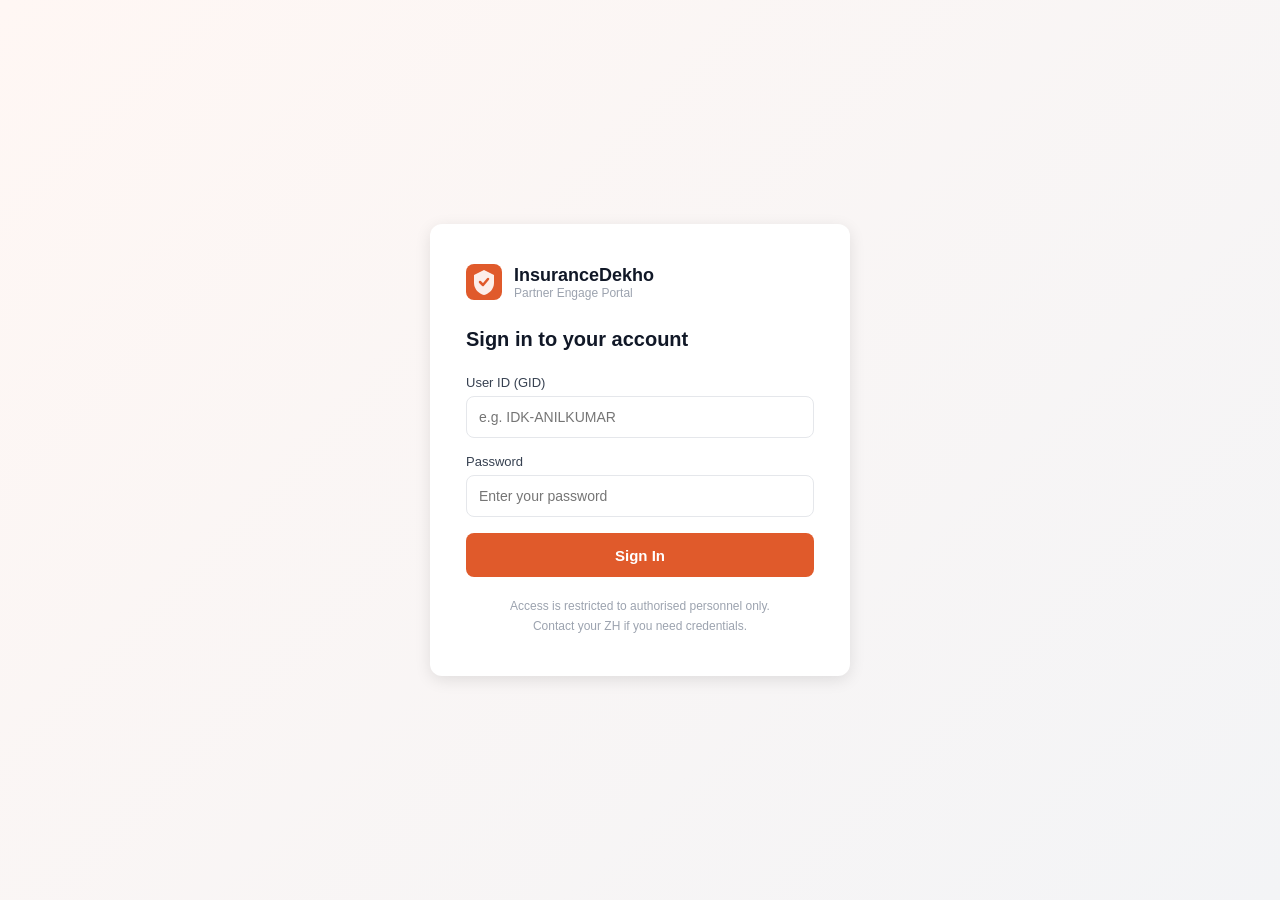
==== index.html @ f3282ed0 "Add files via upload" ====
<!DOCTYPE html>
<html lang="en">
<head>
  <meta charset="UTF-8" />
  <meta name="viewport" content="width=device-width, initial-scale=1.0"/>
  <title>Partner Engage — InsuranceDekho</title>
  <link rel="stylesheet" href="style.css" />
</head>
<body class="login-page">

  <div class="login-container">
    <div class="login-logo">
      <svg width="36" height="36" viewBox="0 0 36 36" fill="none">
        <rect width="36" height="36" rx="8" fill="#e05a2b"/>
        <path d="M18 6 L28 11 V19 C28 25 23 30 18 31 C13 30 8 25 8 19 V11 Z" fill="white" opacity="0.9"/>
        <path d="M14 18 L17 21 L22 15" stroke="#e05a2b" stroke-width="2.5" stroke-linecap="round" stroke-linejoin="round"/>
      </svg>
      <div>
        <div class="login-brand">InsuranceDekho</div>
        <div class="login-sub">Partner Engage Portal</div>
      </div>
    </div>

    <h1 class="login-title">Sign in to your account</h1>

    <form id="loginForm" onsubmit="handleLogin(event)">
      <div class="form-group">
        <label for="gid">User ID (GID)</label>
        <input type="text" id="gid" placeholder="e.g. IDK-ANILKUMAR" autocomplete="username" required />
      </div>
      <div class="form-group">
        <label for="password">Password</label>
        <input type="password" id="password" placeholder="Enter your password" autocomplete="current-password" required />
      </div>
      <div id="loginError" class="error-msg" style="display:none"></div>
      <button type="submit" class="btn-primary" id="loginBtn">
        <span id="loginBtnText">Sign In</span>
        <span id="loginSpinner" class="spinner" style="display:none"></span>
      </button>
    </form>

    <p class="login-footer">Access is restricted to authorised personnel only.<br/>Contact your ZH if you need credentials.</p>
  </div>

  <script src="config.js"></script>
  <script src="app.js"></script>
</body>
</html>
---- style.css ----
/* =============================================
   Partner Engage Portal — InsuranceDekho
   style.css
   ============================================= */

*, *::before, *::after { box-sizing: border-box; margin: 0; padding: 0; }

:root {
  --orange: #e05a2b;
  --orange-light: #f5e9e4;
  --green: #22703a;
  --green-light: #e8f5ec;
  --red: #b91c1c;
  --red-light: #fef2f2;
  --amber: #92400e;
  --amber-light: #fffbeb;
  --gray-50: #f9fafb;
  --gray-100: #f3f4f6;
  --gray-200: #e5e7eb;
  --gray-400: #9ca3af;
  --gray-600: #4b5563;
  --gray-700: #374151;
  --gray-900: #111827;
  --white: #ffffff;
  --shadow-sm: 0 1px 3px rgba(0,0,0,0.08);
  --shadow-md: 0 4px 16px rgba(0,0,0,0.10);
  --radius-sm: 6px;
  --radius-md: 8px;
  --radius-lg: 12px;
}

body {
  font-family: -apple-system, BlinkMacSystemFont, 'Segoe UI', sans-serif;
  font-size: 14px;
  color: var(--gray-900);
  background: var(--gray-100);
  min-height: 100vh;
}

/* =================== LOGIN =================== */
.login-page {
  display: flex;
  align-items: center;
  justify-content: center;
  background: linear-gradient(135deg, #fff7f4 0%, #f3f4f6 100%);
}

.login-container {
  background: var(--white);
  border-radius: var(--radius-lg);
  box-shadow: var(--shadow-md);
  padding: 40px 36px;
  width: 100%;
  max-width: 420px;
}

.login-logo {
  display: flex;
  align-items: center;
  gap: 12px;
  margin-bottom: 28px;
}

.login-brand {
  font-size: 18px;
  font-weight: 700;
  color: var(--gray-900);
}

.login-sub {
  font-size: 12px;
  color: var(--gray-400);
}

.login-title {
  font-size: 20px;
  font-weight: 600;
  color: var(--gray-900);
  margin-bottom: 24px;
}

.form-group {
  margin-bottom: 16px;
}

.form-group label {
  display: block;
  font-size: 13px;
  font-weight: 500;
  color: var(--gray-700);
  margin-bottom: 6px;
}

.form-group input {
  width: 100%;
  height: 42px;
  padding: 0 12px;
  border: 1px solid var(--gray-200);
  border-radius: var(--radius-md);
  font-size: 14px;
  color: var(--gray-900);
  background: var(--white);
  transition: border-color 0.15s;
  outline: none;
}

.form-group input:focus {
  border-color: var(--orange);
  box-shadow: 0 0 0 3px rgba(224,90,43,0.12);
}

.error-msg {
  background: var(--red-light);
  color: var(--red);
  border: 1px solid #fecaca;
  border-radius: var(--radius-sm);
  padding: 10px 12px;
  font-size: 13px;
  margin-bottom: 14px;
}

.btn-primary {
  width: 100%;
  height: 44px;
  background: var(--orange);
  color: var(--white);
  border: none;
  border-radius: var(--radius-md);
  font-size: 15px;
  font-weight: 600;
  cursor: pointer;
  display: flex;
  align-items: center;
  justify-content: center;
  gap: 8px;
  transition: background 0.15s, opacity 0.15s;
  margin-top: 4px;
}

.btn-primary:hover { background: #c94e22; }
.btn-primary:disabled { opacity: 0.6; cursor: not-allowed; }

.spinner {
  width: 18px;
  height: 18px;
  border: 2px solid rgba(255,255,255,0.4);
  border-top-color: white;
  border-radius: 50%;
  animation: spin 0.7s linear infinite;
}

@keyframes spin { to { transform: rotate(360deg); } }

.login-footer {
  font-size: 12px;
  color: var(--gray-400);
  text-align: center;
  margin-top: 20px;
  line-height: 1.6;
}

/* =================== TOP BAR =================== */
.topbar {
  background: var(--white);
  border-bottom: 1px solid var(--gray-200);
  height: 56px;
  padding: 0 24px;
  display: flex;
  align-items: center;
  justify-content: space-between;
  position: sticky;
  top: 0;
  z-index: 100;
  box-shadow: var(--shadow-sm);
}

.topbar-left {
  display: flex;
  align-items: center;
  gap: 10px;
}

.brand-name {
  font-weight: 700;
  font-size: 16px;
  color: var(--gray-900);
}

.brand-sep {
  color: var(--gray-200);
  margin: 0 4px;
}

.brand-product {
  font-size: 14px;
  color: var(--gray-600);
}

.topbar-right {
  display: flex;
  align-items: center;
  gap: 16px;
}

.user-info {
  display: flex;
  align-items: center;
  gap: 10px;
}

.user-avatar {
  width: 34px;
  height: 34px;
  border-radius: 50%;
  background: var(--orange-light);
  color: var(--orange);
  font-size: 12px;
  font-weight: 700;
  display: flex;
  align-items: center;
  justify-content: center;
}

.user-name {
  font-size: 13px;
  font-weight: 600;
  color: var(--gray-900);
}

.user-role {
  font-size: 11px;
  color: var(--gray-400);
}

.btn-logout {
  height: 32px;
  padding: 0 14px;
  border: 1px solid var(--gray-200);
  border-radius: var(--radius-sm);
  font-size: 13px;
  color: var(--gray-600);
  background: var(--white);
  cursor: pointer;
  transition: background 0.15s;
}

.btn-logout:hover {
  background: var(--gray-100);
}

/* =================== MAIN =================== */
.main-content {
  padding: 20px 24px;
  max-width: 1400px;
  margin: 0 auto;
}

.section-label {
  font-size: 12px;
  font-weight: 600;
  color: var(--gray-400);
  letter-spacing: 0.06em;
  text-transform: uppercase;
  margin-bottom: 12px;
}

/* =================== SUMMARY CARDS =================== */
.summary-cards {
  display: grid;
  grid-template-columns: repeat(7, 1fr);
  gap: 10px;
  margin-bottom: 20px;
}

@media (max-width: 1100px) {
  .summary-cards { grid-template-columns: repeat(4, 1fr); }
}

@media (max-width: 700px) {
  .summary-cards { grid-template-columns: repeat(2, 1fr); }
}

.summary-card {
  background: var(--white);
  border: 1px solid var(--gray-200);
  border-radius: var(--radius-md);
  padding: 14px 16px;
}

.card-skel {
  background: var(--gray-100);
  border-radius: var(--radius-md);
  height: 80px;
  animation: pulse 1.4s ease-in-out infinite;
}

@keyframes pulse {
  0%, 100% { opacity: 1; }
  50% { opacity: 0.5; }
}

.summary-card .sc-label {
  font-size: 11px;
  color: var(--gray-400);
  margin-bottom: 8px;
  display: flex;
  align-items: center;
  gap: 4px;
}

.summary-card .sc-value {
  font-size: 22px;
  font-weight: 700;
  color: var(--gray-900);
  line-height: 1;
}

.summary-card .sc-value.green { color: var(--green); }
.summary-card .sc-value.red   { color: var(--red); }

.summary-card .sc-badge {
  display: inline-flex;
  align-items: center;
  font-size: 11px;
  padding: 2px 7px;
  border-radius: 99px;
  margin-top: 6px;
  font-weight: 600;
}

.sc-badge.up   { background: var(--green-light); color: var(--green); }
.sc-badge.down { background: var(--red-light);   color: var(--red); }

/* =================== FILTER BAR =================== */
.filter-bar {
  display: flex;
  gap: 10px;
  margin-bottom: 14px;
  flex-wrap: wrap;
}

.filter-bar input,
.filter-bar select {
  height: 36px;
  padding: 0 12px;
  border: 1px solid var(--gray-200);
  border-radius: var(--radius-md);
  font-size: 13px;
  color: var(--gray-900);
  background: var(--white);
  outline: none;
  transition: border-color 0.15s;
}

.filter-bar input {
  width: 260px;
}

.filter-bar input:focus,
.filter-bar select:focus {
  border-color: var(--orange);
}

/* =================== TABLE =================== */
.table-wrap {
  background: var(--white);
  border: 1px solid var(--gray-200);
  border-radius: var(--radius-lg);
  overflow: hidden;
  box-shadow: var(--shadow-sm);
}

table {
  width: 100%;
  border-collapse: collapse;
  table-layout: fixed;
}

thead {
  background: var(--gray-50);
  border-bottom: 1px solid var(--gray-200);
}

th {
  padding: 10px 12px;
  text-align: left;
  font-size: 11px;
  font-weight: 600;
  color: var(--gray-400);
  letter-spacing: 0.05em;
  text-transform: uppercase;
  white-space: nowrap;
  overflow: hidden;
  text-overflow: ellipsis;
}

td {
  padding: 11px 12px;
  border-bottom: 1px solid var(--gray-100);
  vertical-align: middle;
  overflow: hidden;
  text-overflow: ellipsis;
}

tbody tr:last-child td { border-bottom: none; }
tbody tr:hover td { background: var(--gray-50); }

.partner-name {
  font-weight: 600;
  font-size: 13px;
  color: var(--gray-900);
  white-space: nowrap;
  overflow: hidden;
  text-overflow: ellipsis;
}

.partner-gid {
  font-size: 11px;
  color: var(--gray-400);
  margin-top: 2px;
}

.city-text {
  font-size: 13px;
  color: var(--gray-700);
}

.state-text {
  font-size: 11px;
  color: var(--gray-400);
  margin-top: 2px;
}

.owner-text {
  font-size: 11px;
  color: var(--gray-600);
  white-space: nowrap;
  overflow: hidden;
  text-overflow: ellipsis;
}

/* Progress bar */
.progress-wrap {
  display: flex;
  align-items: center;
  gap: 8px;
}

.progress-bar {
  flex: 1;
  height: 5px;
  background: var(--gray-100);
  border-radius: 99px;
  overflow: hidden;
  min-width: 50px;
}

.progress-fill {
  height: 100%;
  border-radius: 99px;
  transition: width 0.4s ease;
}

.pct-label {
  font-size: 12px;
  font-weight: 600;
  min-width: 36px;
  text-align: right;
}

.pct-label.green { color: var(--green); }
.pct-label.amber { color: var(--amber); }
.pct-label.red   { color: var(--red); }

.progress-fill.green { background: #22703a; }
.progress-fill.amber { background: #d97706; }
.progress-fill.red   { background: #b91c1c; }

/* Badges */
.badge {
  display: inline-flex;
  align-items: center;
  font-size: 11px;
  font-weight: 600;
  padding: 3px 8px;
  border-radius: 99px;
  white-space: nowrap;
}

.badge.growth   { background: var(--green-light); color: var(--green); }
.badge.degrowth { background: var(--red-light);   color: var(--red); }
.badge.active   { background: var(--green-light); color: var(--green); }
.badge.inactive { background: var(--gray-100);    color: var(--gray-600); }

/* View button */
.btn-view {
  height: 28px;
  padding: 0 12px;
  font-size: 12px;
  font-weight: 500;
  border: 1px solid var(--gray-200);
  border-radius: var(--radius-sm);
  background: var(--white);
  color: var(--gray-600);
  cursor: pointer;
  transition: background 0.15s, border-color 0.15s;
}

.btn-view:hover {
  background: var(--orange-light);
  border-color: var(--orange);
  color: var(--orange);
}

.loading-row {
  text-align: center;
  padding: 40px !important;
  color: var(--gray-400);
  font-size: 13px;
}

.table-footer {
  padding: 10px 16px;
  font-size: 12px;
  color: var(--gray-400);
  border-top: 1px solid var(--gray-100);
}

/* =================== MODAL =================== */
.modal-overlay {
  display: none;
  position: fixed;
  inset: 0;
  background: rgba(0,0,0,0.45);
  z-index: 200;
  align-items: center;
  justify-content: center;
  padding: 20px;
}

.modal-overlay.open {
  display: flex;
}

.modal-box {
  background: var(--white);
  border-radius: var(--radius-lg);
  box-shadow: 0 20px 60px rgba(0,0,0,0.2);
  width: 100%;
  max-width: 680px;
  max-height: 90vh;
  overflow-y: auto;
  padding: 24px;
  animation: slideUp 0.2s ease;
}

@keyframes slideUp {
  from { transform: translateY(12px); opacity: 0; }
  to   { transform: translateY(0);    opacity: 1; }
}

.modal-header {
  display: flex;
  justify-content: space-between;
  align-items: flex-start;
  margin-bottom: 18px;
  padding-bottom: 16px;
  border-bottom: 1px solid var(--gray-100);
}

.modal-partner-name {
  font-size: 18px;
  font-weight: 700;
  color: var(--gray-900);
}

.modal-partner-meta {
  font-size: 12px;
  color: var(--gray-400);
  margin-top: 4px;
}

.modal-close {
  background: none;
  border: none;
  font-size: 20px;
  color: var(--gray-400);
  cursor: pointer;
  padding: 0 4px;
  line-height: 1;
}

.modal-close:hover { color: var(--gray-900); }

.modal-kpi-grid {
  display: grid;
  grid-template-columns: repeat(4, 1fr);
  gap: 10px;
  margin-bottom: 20px;
}

@media (max-width: 600px) {
  .modal-kpi-grid { grid-template-columns: repeat(2, 1fr); }
}

.kpi-card {
  background: var(--gray-50);
  border-radius: var(--radius-md);
  padding: 12px 14px;
}

.kpi-card .kpi-label {
  font-size: 11px;
  color: var(--gray-400);
  margin-bottom: 4px;
}

.kpi-card .kpi-value {
  font-size: 16px;
  font-weight: 700;
  color: var(--gray-900);
}

.kpi-card .kpi-value.green { color: var(--green); }
.kpi-card .kpi-value.red   { color: var(--red); }

.modal-section-title {
  font-size: 12px;
  font-weight: 600;
  color: var(--gray-400);
  letter-spacing: 0.06em;
  text-transform: uppercase;
  margin-bottom: 10px;
}

/* Mini table inside modal */
.mini-table {
  width: 100%;
  border-collapse: collapse;
  table-layout: fixed;
  font-size: 12px;
}

.mini-table th {
  font-size: 11px;
  padding: 8px 10px;
  background: var(--gray-50);
  text-transform: uppercase;
  letter-spacing: 0.04em;
}

.mini-table td {
  padding: 7px 10px;
  font-size: 12px;
  border-bottom: 1px solid var(--gray-100);
}

.mini-table tbody tr:last-child td { border-bottom: none; }

.mom-up   { color: var(--green); font-weight: 600; }
.mom-down { color: var(--red);   font-weight: 600; }

/* Engagement grid */
.modal-engage-grid {
  display: grid;
  grid-template-columns: repeat(3, 1fr);
  gap: 10px;
  margin-bottom: 6px;
}

@media (max-width: 600px) {
  .modal-engage-grid { grid-template-columns: 1fr 1fr; }
}

.engage-card {
  background: var(--gray-50);
  border-radius: var(--radius-md);
  padding: 10px 14px;
}

.engage-card .engage-label {
  font-size: 11px;
  color: var(--gray-400);
  margin-bottom: 4px;
}

.engage-card .engage-value {
  font-size: 14px;
  font-weight: 600;
  color: var(--gray-900);
}

.engage-card.remark {
  grid-column: 1 / -1;
}

.engage-card.remark .engage-value {
  font-size: 13px;
  font-weight: 400;
  color: var(--gray-700);
  line-height: 1.5;
}
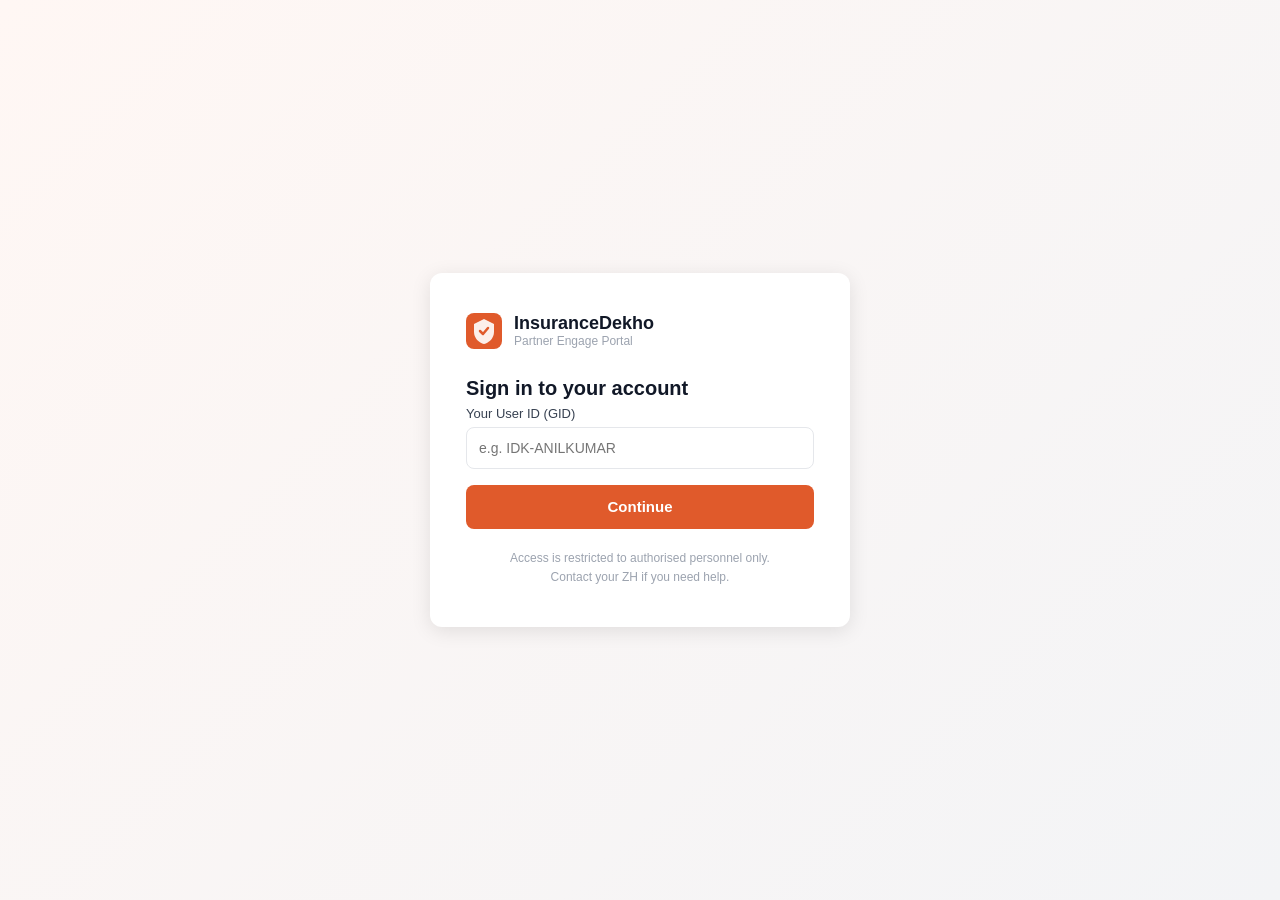
==== commit db24827e: "Add files via upload" ====
--- a/index.html
+++ b/index.html
@@ -1,10 +1,10 @@
 <!DOCTYPE html>
 <html lang="en">
 <head>
-  <meta charset="UTF-8" />
+  <meta charset="UTF-8"/>
   <meta name="viewport" content="width=device-width, initial-scale=1.0"/>
   <title>Partner Engage — InsuranceDekho</title>
-  <link rel="stylesheet" href="style.css" />
+  <link rel="stylesheet" href="style.css"/>
 </head>
 <body class="login-page">
 
@@ -21,25 +21,85 @@
       </div>
     </div>
 
-    <h1 class="login-title">Sign in to your account</h1>
+    <!-- STEP 1: Enter GID -->
+    <div id="stepGid">
+      <h1 class="login-title">Sign in to your account</h1>
+      <div class="form-group">
+        <label for="gidInput">Your User ID (GID)</label>
+        <input type="text" id="gidInput" placeholder="e.g. IDK-ANILKUMAR" autocomplete="username"/>
+      </div>
+      <div id="gidError" class="error-msg" style="display:none"></div>
+      <button class="btn-primary" onclick="checkGid()">
+        <span id="gidBtnText">Continue</span>
+        <span id="gidSpinner" class="spinner" style="display:none"></span>
+      </button>
+    </div>
 
-    <form id="loginForm" onsubmit="handleLogin(event)">
+    <!-- STEP 2A: Enter existing password -->
+    <div id="stepPassword" style="display:none">
+      <button class="btn-back" onclick="goBack()">← Back</button>
+      <h1 class="login-title">Enter your password</h1>
+      <p class="step-user-label" id="passwordUserLabel"></p>
       <div class="form-group">
-        <label for="gid">User ID (GID)</label>
-        <input type="text" id="gid" placeholder="e.g. IDK-ANILKUMAR" autocomplete="username" required />
+        <label for="passwordInput">Password</label>
+        <input type="password" id="passwordInput" placeholder="Enter your password" autocomplete="current-password"/>
       </div>
-      <div class="form-group">
-        <label for="password">Password</label>
-        <input type="password" id="password" placeholder="Enter your password" autocomplete="current-password" required />
-      </div>
-      <div id="loginError" class="error-msg" style="display:none"></div>
-      <button type="submit" class="btn-primary" id="loginBtn">
+      <div id="passwordError" class="error-msg" style="display:none"></div>
+      <button class="btn-primary" onclick="doLogin()">
         <span id="loginBtnText">Sign In</span>
         <span id="loginSpinner" class="spinner" style="display:none"></span>
       </button>
-    </form>
+      <button class="btn-link" onclick="showForgotFlow()">Forgot password?</button>
+    </div>
 
-    <p class="login-footer">Access is restricted to authorised personnel only.<br/>Contact your ZH if you need credentials.</p>
+    <!-- STEP 2B: First time — set new password -->
+    <div id="stepSetPassword" style="display:none">
+      <button class="btn-back" onclick="goBack()">← Back</button>
+      <h1 class="login-title">Create your password</h1>
+      <p class="step-user-label" id="setPasswordUserLabel"></p>
+      <div class="info-box">This is your first login. Please create a password to secure your account.</div>
+      <div class="form-group">
+        <label for="newPassword1">New Password</label>
+        <input type="password" id="newPassword1" placeholder="At least 6 characters"/>
+      </div>
+      <div class="form-group">
+        <label for="newPassword2">Confirm Password</label>
+        <input type="password" id="newPassword2" placeholder="Repeat your password"/>
+      </div>
+      <div id="setPasswordError" class="error-msg" style="display:none"></div>
+      <div id="setPasswordSuccess" class="success-msg" style="display:none"></div>
+      <button class="btn-primary" onclick="doSetPassword(false)">
+        <span id="setPasswordBtnText">Set Password & Sign In</span>
+        <span id="setPasswordSpinner" class="spinner" style="display:none"></span>
+      </button>
+    </div>
+
+    <!-- STEP 2C: Forgot / Change password -->
+    <div id="stepChangePassword" style="display:none">
+      <button class="btn-back" onclick="goBack()">← Back</button>
+      <h1 class="login-title">Reset your password</h1>
+      <p class="step-user-label" id="changePasswordUserLabel"></p>
+      <div class="form-group">
+        <label for="oldPassword">Current Password</label>
+        <input type="password" id="oldPassword" placeholder="Your current password"/>
+      </div>
+      <div class="form-group">
+        <label for="changePassword1">New Password</label>
+        <input type="password" id="changePassword1" placeholder="At least 6 characters"/>
+      </div>
+      <div class="form-group">
+        <label for="changePassword2">Confirm New Password</label>
+        <input type="password" id="changePassword2" placeholder="Repeat new password"/>
+      </div>
+      <div id="changePasswordError" class="error-msg" style="display:none"></div>
+      <div id="changePasswordSuccess" class="success-msg" style="display:none"></div>
+      <button class="btn-primary" onclick="doSetPassword(true)">
+        <span id="changeBtnText">Update Password</span>
+        <span id="changeSpinner" class="spinner" style="display:none"></span>
+      </button>
+    </div>
+
+    <p class="login-footer">Access is restricted to authorised personnel only.<br/>Contact your ZH if you need help.</p>
   </div>
 
   <script src="config.js"></script>
--- a/style.css
+++ b/style.css
@@ -1,5 +1,5 @@
 /* =============================================
-   Partner Engage Portal — InsuranceDekho
+   Partner Engage Portal v2 — InsuranceDekho
    style.css
    ============================================= */
 
@@ -8,22 +8,26 @@
 :root {
   --orange: #e05a2b;
   --orange-light: #f5e9e4;
-  --green: #22703a;
-  --green-light: #e8f5ec;
+  --green: #15803d;
+  --green-light: #dcfce7;
   --red: #b91c1c;
-  --red-light: #fef2f2;
+  --red-light: #fee2e2;
   --amber: #92400e;
-  --amber-light: #fffbeb;
+  --amber-light: #fef3c7;
+  --blue: #1d4ed8;
+  --blue-light: #dbeafe;
   --gray-50: #f9fafb;
   --gray-100: #f3f4f6;
   --gray-200: #e5e7eb;
+  --gray-300: #d1d5db;
   --gray-400: #9ca3af;
+  --gray-500: #6b7280;
   --gray-600: #4b5563;
   --gray-700: #374151;
   --gray-900: #111827;
   --white: #ffffff;
   --shadow-sm: 0 1px 3px rgba(0,0,0,0.08);
-  --shadow-md: 0 4px 16px rgba(0,0,0,0.10);
+  --shadow-md: 0 4px 20px rgba(0,0,0,0.10);
   --radius-sm: 6px;
   --radius-md: 8px;
   --radius-lg: 12px;
@@ -42,6 +46,7 @@
   display: flex;
   align-items: center;
   justify-content: center;
+  min-height: 100vh;
   background: linear-gradient(135deg, #fff7f4 0%, #f3f4f6 100%);
 }
 
@@ -61,27 +66,24 @@
   margin-bottom: 28px;
 }
 
-.login-brand {
-  font-size: 18px;
-  font-weight: 700;
-  color: var(--gray-900);
-}
-
-.login-sub {
-  font-size: 12px;
-  color: var(--gray-400);
-}
+.login-brand { font-size: 18px; font-weight: 700; color: var(--gray-900); }
+.login-sub   { font-size: 12px; color: var(--gray-400); }
 
 .login-title {
   font-size: 20px;
   font-weight: 600;
   color: var(--gray-900);
-  margin-bottom: 24px;
-}
-
-.form-group {
-  margin-bottom: 16px;
-}
+  margin-bottom: 6px;
+}
+
+.step-user-label {
+  font-size: 13px;
+  color: var(--orange);
+  font-weight: 500;
+  margin-bottom: 18px;
+}
+
+.form-group { margin-bottom: 16px; }
 
 .form-group label {
   display: block;
@@ -100,8 +102,8 @@
   font-size: 14px;
   color: var(--gray-900);
   background: var(--white);
+  outline: none;
   transition: border-color 0.15s;
-  outline: none;
 }
 
 .form-group input:focus {
@@ -117,6 +119,25 @@
   padding: 10px 12px;
   font-size: 13px;
   margin-bottom: 14px;
+}
+
+.success-msg {
+  background: var(--green-light);
+  color: var(--green);
+  border: 1px solid #bbf7d0;
+  border-radius: var(--radius-sm);
+  padding: 10px 12px;
+  font-size: 13px;
+  margin-bottom: 14px;
+}
+
+.info-box {
+  background: var(--blue-light);
+  color: var(--blue);
+  border-radius: var(--radius-sm);
+  padding: 10px 12px;
+  font-size: 13px;
+  margin-bottom: 16px;
 }
 
 .btn-primary {
@@ -133,22 +154,45 @@
   align-items: center;
   justify-content: center;
   gap: 8px;
-  transition: background 0.15s, opacity 0.15s;
+  transition: background 0.15s;
   margin-top: 4px;
 }
 
-.btn-primary:hover { background: #c94e22; }
+.btn-primary:hover    { background: #c94e22; }
 .btn-primary:disabled { opacity: 0.6; cursor: not-allowed; }
 
+.btn-back {
+  background: none;
+  border: none;
+  color: var(--gray-500);
+  font-size: 13px;
+  cursor: pointer;
+  padding: 0;
+  margin-bottom: 14px;
+  display: block;
+}
+.btn-back:hover { color: var(--gray-900); }
+
+.btn-link {
+  background: none;
+  border: none;
+  color: var(--orange);
+  font-size: 13px;
+  cursor: pointer;
+  text-decoration: underline;
+  margin-top: 12px;
+  display: block;
+  text-align: center;
+  width: 100%;
+}
+
 .spinner {
-  width: 18px;
-  height: 18px;
+  width: 18px; height: 18px;
   border: 2px solid rgba(255,255,255,0.4);
   border-top-color: white;
   border-radius: 50%;
   animation: spin 0.7s linear infinite;
 }
-
 @keyframes spin { to { transform: rotate(360deg); } }
 
 .login-footer {
@@ -174,79 +218,61 @@
   box-shadow: var(--shadow-sm);
 }
 
-.topbar-left {
-  display: flex;
-  align-items: center;
-  gap: 10px;
-}
-
-.brand-name {
-  font-weight: 700;
-  font-size: 16px;
-  color: var(--gray-900);
-}
-
-.brand-sep {
-  color: var(--gray-200);
-  margin: 0 4px;
-}
-
-.brand-product {
-  font-size: 14px;
-  color: var(--gray-600);
-}
-
-.topbar-right {
-  display: flex;
-  align-items: center;
-  gap: 16px;
-}
-
-.user-info {
-  display: flex;
-  align-items: center;
-  gap: 10px;
-}
+.topbar-left  { display: flex; align-items: center; gap: 10px; }
+.topbar-right { display: flex; align-items: center; gap: 16px; }
+
+.brand-name    { font-weight: 700; font-size: 16px; color: var(--gray-900); }
+.brand-sep     { color: var(--gray-200); margin: 0 4px; }
+.brand-product { font-size: 14px; color: var(--gray-500); }
+
+.user-info { display: flex; align-items: center; gap: 10px; }
 
 .user-avatar {
-  width: 34px;
-  height: 34px;
+  width: 34px; height: 34px;
   border-radius: 50%;
   background: var(--orange-light);
   color: var(--orange);
-  font-size: 12px;
-  font-weight: 700;
-  display: flex;
-  align-items: center;
-  justify-content: center;
-}
-
-.user-name {
-  font-size: 13px;
-  font-weight: 600;
-  color: var(--gray-900);
-}
-
-.user-role {
-  font-size: 11px;
-  color: var(--gray-400);
-}
+  font-size: 12px; font-weight: 700;
+  display: flex; align-items: center; justify-content: center;
+}
+
+.user-name { font-size: 13px; font-weight: 600; color: var(--gray-900); }
+.user-role { font-size: 11px; color: var(--gray-400); }
 
 .btn-logout {
-  height: 32px;
-  padding: 0 14px;
+  height: 32px; padding: 0 14px;
   border: 1px solid var(--gray-200);
   border-radius: var(--radius-sm);
-  font-size: 13px;
-  color: var(--gray-600);
-  background: var(--white);
+  font-size: 13px; color: var(--gray-600);
+  background: var(--white); cursor: pointer;
+  transition: background 0.15s;
+}
+.btn-logout:hover { background: var(--gray-100); }
+
+/* =================== TAB NAV =================== */
+.tab-nav {
+  background: var(--white);
+  border-bottom: 1px solid var(--gray-200);
+  padding: 0 24px;
+  display: flex;
+  gap: 0;
+}
+
+.tab-btn {
+  background: none;
+  border: none;
+  border-bottom: 2px solid transparent;
+  padding: 12px 20px;
+  font-size: 14px;
+  font-weight: 500;
+  color: var(--gray-500);
   cursor: pointer;
-  transition: background 0.15s;
-}
-
-.btn-logout:hover {
-  background: var(--gray-100);
-}
+  transition: color 0.15s, border-color 0.15s;
+  margin-bottom: -1px;
+}
+
+.tab-btn:hover { color: var(--gray-900); }
+.tab-btn.active { color: var(--orange); border-bottom-color: var(--orange); }
 
 /* =================== MAIN =================== */
 .main-content {
@@ -272,13 +298,8 @@
   margin-bottom: 20px;
 }
 
-@media (max-width: 1100px) {
-  .summary-cards { grid-template-columns: repeat(4, 1fr); }
-}
-
-@media (max-width: 700px) {
-  .summary-cards { grid-template-columns: repeat(2, 1fr); }
-}
+@media (max-width: 1100px) { .summary-cards { grid-template-columns: repeat(4, 1fr); } }
+@media (max-width: 700px)  { .summary-cards { grid-template-columns: repeat(2, 1fr); } }
 
 .summary-card {
   background: var(--white);
@@ -293,73 +314,39 @@
   height: 80px;
   animation: pulse 1.4s ease-in-out infinite;
 }
-
-@keyframes pulse {
-  0%, 100% { opacity: 1; }
-  50% { opacity: 0.5; }
-}
+@keyframes pulse { 0%,100% { opacity:1; } 50% { opacity:0.5; } }
 
 .summary-card .sc-label {
-  font-size: 11px;
-  color: var(--gray-400);
+  font-size: 11px; color: var(--gray-400);
   margin-bottom: 8px;
-  display: flex;
-  align-items: center;
-  gap: 4px;
-}
-
+}
 .summary-card .sc-value {
-  font-size: 22px;
-  font-weight: 700;
-  color: var(--gray-900);
-  line-height: 1;
-}
-
+  font-size: 22px; font-weight: 700; color: var(--gray-900); line-height: 1;
+}
 .summary-card .sc-value.green { color: var(--green); }
 .summary-card .sc-value.red   { color: var(--red); }
 
-.summary-card .sc-badge {
-  display: inline-flex;
-  align-items: center;
-  font-size: 11px;
-  padding: 2px 7px;
-  border-radius: 99px;
-  margin-top: 6px;
-  font-weight: 600;
-}
-
+.sc-badge {
+  display: inline-flex; align-items: center;
+  font-size: 11px; padding: 2px 7px;
+  border-radius: 99px; margin-top: 6px; font-weight: 600;
+}
 .sc-badge.up   { background: var(--green-light); color: var(--green); }
 .sc-badge.down { background: var(--red-light);   color: var(--red); }
 
 /* =================== FILTER BAR =================== */
 .filter-bar {
-  display: flex;
-  gap: 10px;
-  margin-bottom: 14px;
-  flex-wrap: wrap;
-}
-
-.filter-bar input,
-.filter-bar select {
-  height: 36px;
-  padding: 0 12px;
-  border: 1px solid var(--gray-200);
-  border-radius: var(--radius-md);
-  font-size: 13px;
-  color: var(--gray-900);
-  background: var(--white);
-  outline: none;
-  transition: border-color 0.15s;
-}
-
-.filter-bar input {
-  width: 260px;
-}
-
-.filter-bar input:focus,
-.filter-bar select:focus {
-  border-color: var(--orange);
-}
+  display: flex; gap: 10px;
+  margin-bottom: 14px; flex-wrap: wrap;
+}
+.filter-bar input, .filter-bar select {
+  height: 36px; padding: 0 12px;
+  border: 1px solid var(--gray-200); border-radius: var(--radius-md);
+  font-size: 13px; color: var(--gray-900); background: var(--white);
+  outline: none; transition: border-color 0.15s;
+}
+.filter-bar input { width: 260px; }
+.filter-bar input:focus, .filter-bar select:focus { border-color: var(--orange); }
 
 /* =================== TABLE =================== */
 .table-wrap {
@@ -370,333 +357,223 @@
   box-shadow: var(--shadow-sm);
 }
 
-table {
-  width: 100%;
-  border-collapse: collapse;
-  table-layout: fixed;
-}
-
-thead {
-  background: var(--gray-50);
-  border-bottom: 1px solid var(--gray-200);
-}
+table { width: 100%; border-collapse: collapse; table-layout: fixed; }
+thead { background: var(--gray-50); border-bottom: 1px solid var(--gray-200); }
 
 th {
   padding: 10px 12px;
   text-align: left;
-  font-size: 11px;
-  font-weight: 600;
+  font-size: 11px; font-weight: 600;
   color: var(--gray-400);
-  letter-spacing: 0.05em;
-  text-transform: uppercase;
-  white-space: nowrap;
-  overflow: hidden;
-  text-overflow: ellipsis;
+  letter-spacing: 0.05em; text-transform: uppercase;
+  white-space: nowrap; overflow: hidden; text-overflow: ellipsis;
 }
 
 td {
   padding: 11px 12px;
   border-bottom: 1px solid var(--gray-100);
   vertical-align: middle;
-  overflow: hidden;
-  text-overflow: ellipsis;
+  overflow: hidden; text-overflow: ellipsis;
 }
 
 tbody tr:last-child td { border-bottom: none; }
 tbody tr:hover td { background: var(--gray-50); }
 
-.partner-name {
-  font-weight: 600;
-  font-size: 13px;
-  color: var(--gray-900);
-  white-space: nowrap;
-  overflow: hidden;
-  text-overflow: ellipsis;
-}
-
-.partner-gid {
-  font-size: 11px;
-  color: var(--gray-400);
-  margin-top: 2px;
-}
-
-.city-text {
-  font-size: 13px;
-  color: var(--gray-700);
-}
-
-.state-text {
-  font-size: 11px;
-  color: var(--gray-400);
-  margin-top: 2px;
-}
-
-.owner-text {
-  font-size: 11px;
-  color: var(--gray-600);
-  white-space: nowrap;
-  overflow: hidden;
-  text-overflow: ellipsis;
-}
-
-/* Progress bar */
-.progress-wrap {
-  display: flex;
-  align-items: center;
-  gap: 8px;
-}
-
-.progress-bar {
-  flex: 1;
-  height: 5px;
-  background: var(--gray-100);
-  border-radius: 99px;
-  overflow: hidden;
-  min-width: 50px;
-}
-
-.progress-fill {
-  height: 100%;
-  border-radius: 99px;
-  transition: width 0.4s ease;
-}
-
-.pct-label {
-  font-size: 12px;
-  font-weight: 600;
-  min-width: 36px;
-  text-align: right;
-}
-
+.partner-name { font-weight: 600; font-size: 13px; color: var(--gray-900); white-space: nowrap; overflow: hidden; text-overflow: ellipsis; }
+.partner-gid  { font-size: 11px; color: var(--gray-400); margin-top: 2px; }
+.city-text    { font-size: 13px; color: var(--gray-700); }
+.state-text   { font-size: 11px; color: var(--gray-400); margin-top: 2px; }
+.owner-text   { font-size: 11px; color: var(--gray-500); }
+
+.progress-wrap  { display: flex; align-items: center; gap: 8px; }
+.progress-bar   { flex: 1; height: 5px; background: var(--gray-100); border-radius: 99px; overflow: hidden; min-width: 40px; }
+.progress-fill  { height: 100%; border-radius: 99px; }
+.pct-label      { font-size: 12px; font-weight: 600; min-width: 36px; text-align: right; }
 .pct-label.green { color: var(--green); }
-.pct-label.amber { color: var(--amber); }
+.pct-label.amber { color: #b45309; }
 .pct-label.red   { color: var(--red); }
-
-.progress-fill.green { background: #22703a; }
+.progress-fill.green { background: var(--green); }
 .progress-fill.amber { background: #d97706; }
-.progress-fill.red   { background: #b91c1c; }
-
-/* Badges */
-.badge {
-  display: inline-flex;
-  align-items: center;
-  font-size: 11px;
-  font-weight: 600;
-  padding: 3px 8px;
-  border-radius: 99px;
-  white-space: nowrap;
-}
-
+.progress-fill.red   { background: var(--red); }
+
+.badge { display: inline-flex; align-items: center; font-size: 11px; font-weight: 600; padding: 3px 8px; border-radius: 99px; white-space: nowrap; }
 .badge.growth   { background: var(--green-light); color: var(--green); }
 .badge.degrowth { background: var(--red-light);   color: var(--red); }
 .badge.active   { background: var(--green-light); color: var(--green); }
-.badge.inactive { background: var(--gray-100);    color: var(--gray-600); }
-
-/* View button */
+.badge.inactive { background: var(--gray-100);    color: var(--gray-500); }
+
 .btn-view {
-  height: 28px;
-  padding: 0 12px;
-  font-size: 12px;
-  font-weight: 500;
+  height: 28px; padding: 0 12px; font-size: 12px; font-weight: 500;
+  border: 1px solid var(--gray-200); border-radius: var(--radius-sm);
+  background: var(--white); color: var(--gray-600); cursor: pointer;
+  transition: background 0.15s, border-color 0.15s;
+}
+.btn-view:hover { background: var(--orange-light); border-color: var(--orange); color: var(--orange); }
+
+.loading-row { text-align: center; padding: 40px !important; color: var(--gray-400); font-size: 13px; }
+.table-footer { padding: 10px 16px; font-size: 12px; color: var(--gray-400); border-top: 1px solid var(--gray-100); }
+
+/* =================== TEAM GRID =================== */
+.team-grid {
+  display: grid;
+  grid-template-columns: repeat(auto-fill, minmax(280px, 1fr));
+  gap: 14px;
+  margin-top: 4px;
+}
+
+.team-card {
+  background: var(--white);
   border: 1px solid var(--gray-200);
-  border-radius: var(--radius-sm);
-  background: var(--white);
-  color: var(--gray-600);
-  cursor: pointer;
-  transition: background 0.15s, border-color 0.15s;
-}
-
-.btn-view:hover {
-  background: var(--orange-light);
-  border-color: var(--orange);
-  color: var(--orange);
-}
-
-.loading-row {
-  text-align: center;
-  padding: 40px !important;
-  color: var(--gray-400);
-  font-size: 13px;
-}
-
-.table-footer {
-  padding: 10px 16px;
-  font-size: 12px;
-  color: var(--gray-400);
-  border-top: 1px solid var(--gray-100);
-}
+  border-radius: var(--radius-lg);
+  padding: 16px 18px;
+  box-shadow: var(--shadow-sm);
+}
+
+.team-card-header {
+  display: flex;
+  align-items: center;
+  gap: 10px;
+  margin-bottom: 12px;
+  padding-bottom: 12px;
+  border-bottom: 1px solid var(--gray-100);
+}
+
+.team-avatar {
+  width: 36px; height: 36px;
+  border-radius: 50%;
+  display: flex; align-items: center; justify-content: center;
+  font-size: 13px; font-weight: 700;
+  flex-shrink: 0;
+}
+
+.team-avatar.rh { background: #dbeafe; color: #1d4ed8; }
+.team-avatar.sh { background: #f3e8ff; color: #7c3aed; }
+.team-avatar.rm { background: #fef3c7; color: #92400e; }
+.team-avatar.am { background: var(--green-light); color: var(--green); }
+
+.team-card-name { font-weight: 600; font-size: 14px; color: var(--gray-900); }
+.team-card-role { font-size: 11px; color: var(--gray-400); margin-top: 2px; }
+
+.team-stats {
+  display: grid;
+  grid-template-columns: 1fr 1fr 1fr;
+  gap: 8px;
+}
+
+.team-stat { text-align: center; }
+.team-stat-val { font-size: 16px; font-weight: 700; color: var(--gray-900); }
+.team-stat-val.green { color: var(--green); }
+.team-stat-val.red   { color: var(--red); }
+.team-stat-lbl { font-size: 10px; color: var(--gray-400); margin-top: 2px; }
+
+.team-progress-wrap { margin-top: 10px; }
+.team-progress-label { display: flex; justify-content: space-between; font-size: 11px; color: var(--gray-500); margin-bottom: 4px; }
+.team-progress-bar  { height: 6px; background: var(--gray-100); border-radius: 99px; overflow: hidden; }
+.team-progress-fill { height: 100%; border-radius: 99px; }
 
 /* =================== MODAL =================== */
 .modal-overlay {
   display: none;
-  position: fixed;
-  inset: 0;
+  position: fixed; inset: 0;
   background: rgba(0,0,0,0.45);
   z-index: 200;
-  align-items: center;
-  justify-content: center;
+  align-items: center; justify-content: center;
   padding: 20px;
 }
-
-.modal-overlay.open {
-  display: flex;
-}
+.modal-overlay.open { display: flex; }
 
 .modal-box {
   background: var(--white);
   border-radius: var(--radius-lg);
   box-shadow: 0 20px 60px rgba(0,0,0,0.2);
-  width: 100%;
-  max-width: 680px;
-  max-height: 90vh;
-  overflow-y: auto;
+  width: 100%; max-width: 720px;
+  max-height: 90vh; overflow-y: auto;
   padding: 24px;
   animation: slideUp 0.2s ease;
 }
-
-@keyframes slideUp {
-  from { transform: translateY(12px); opacity: 0; }
-  to   { transform: translateY(0);    opacity: 1; }
-}
+@keyframes slideUp { from { transform:translateY(12px); opacity:0; } to { transform:translateY(0); opacity:1; } }
 
 .modal-header {
-  display: flex;
-  justify-content: space-between;
-  align-items: flex-start;
-  margin-bottom: 18px;
-  padding-bottom: 16px;
+  display: flex; justify-content: space-between; align-items: flex-start;
+  margin-bottom: 18px; padding-bottom: 16px;
   border-bottom: 1px solid var(--gray-100);
 }
 
-.modal-partner-name {
-  font-size: 18px;
-  font-weight: 700;
-  color: var(--gray-900);
-}
-
-.modal-partner-meta {
-  font-size: 12px;
-  color: var(--gray-400);
-  margin-top: 4px;
-}
+.modal-partner-name { font-size: 18px; font-weight: 700; color: var(--gray-900); }
+.modal-partner-meta { font-size: 12px; color: var(--gray-400); margin-top: 4px; }
 
 .modal-close {
-  background: none;
-  border: none;
-  font-size: 20px;
-  color: var(--gray-400);
-  cursor: pointer;
-  padding: 0 4px;
-  line-height: 1;
-}
-
+  background: none; border: none;
+  font-size: 20px; color: var(--gray-400); cursor: pointer;
+  padding: 0 4px; line-height: 1;
+}
 .modal-close:hover { color: var(--gray-900); }
 
 .modal-kpi-grid {
   display: grid;
   grid-template-columns: repeat(4, 1fr);
-  gap: 10px;
-  margin-bottom: 20px;
-}
-
-@media (max-width: 600px) {
-  .modal-kpi-grid { grid-template-columns: repeat(2, 1fr); }
-}
-
-.kpi-card {
+  gap: 10px; margin-bottom: 14px;
+}
+@media (max-width: 600px) { .modal-kpi-grid { grid-template-columns: repeat(2,1fr); } }
+
+.kpi-card { background: var(--gray-50); border-radius: var(--radius-md); padding: 12px 14px; }
+.kpi-card .kpi-label { font-size: 11px; color: var(--gray-400); margin-bottom: 4px; }
+.kpi-card .kpi-value { font-size: 16px; font-weight: 700; color: var(--gray-900); }
+.kpi-card .kpi-value.green { color: var(--green); }
+.kpi-card .kpi-value.red   { color: var(--red); }
+
+/* Potential box */
+.potential-box {
+  background: linear-gradient(135deg, #fff7f4, #fef3c7);
+  border: 1px solid #fed7aa;
+  border-radius: var(--radius-md);
+  padding: 14px 18px;
+  margin-bottom: 18px;
+  display: flex;
+  align-items: center;
+  gap: 20px;
+  flex-wrap: wrap;
+}
+
+.pot-item { flex: 1; min-width: 120px; }
+.pot-label { font-size: 11px; color: #92400e; font-weight: 600; margin-bottom: 4px; text-transform: uppercase; letter-spacing: 0.05em; }
+.pot-value { font-size: 18px; font-weight: 700; color: #78350f; }
+.pot-pct   { font-size: 22px; font-weight: 800; }
+.pot-pct.green { color: var(--green); }
+.pot-pct.amber { color: #b45309; }
+.pot-pct.red   { color: var(--red); }
+
+/* Chart */
+.chart-wrap {
   background: var(--gray-50);
   border-radius: var(--radius-md);
-  padding: 12px 14px;
-}
-
-.kpi-card .kpi-label {
-  font-size: 11px;
-  color: var(--gray-400);
-  margin-bottom: 4px;
-}
-
-.kpi-card .kpi-value {
-  font-size: 16px;
-  font-weight: 700;
-  color: var(--gray-900);
-}
-
-.kpi-card .kpi-value.green { color: var(--green); }
-.kpi-card .kpi-value.red   { color: var(--red); }
+  padding: 16px;
+  height: 220px;
+  position: relative;
+}
 
 .modal-section-title {
-  font-size: 12px;
-  font-weight: 600;
-  color: var(--gray-400);
-  letter-spacing: 0.06em;
-  text-transform: uppercase;
-  margin-bottom: 10px;
-}
-
-/* Mini table inside modal */
-.mini-table {
-  width: 100%;
-  border-collapse: collapse;
-  table-layout: fixed;
-  font-size: 12px;
-}
-
-.mini-table th {
-  font-size: 11px;
-  padding: 8px 10px;
-  background: var(--gray-50);
-  text-transform: uppercase;
-  letter-spacing: 0.04em;
-}
-
-.mini-table td {
-  padding: 7px 10px;
-  font-size: 12px;
-  border-bottom: 1px solid var(--gray-100);
-}
-
+  font-size: 12px; font-weight: 600;
+  color: var(--gray-400); letter-spacing: 0.06em;
+  text-transform: uppercase; margin-bottom: 10px;
+}
+
+.mini-table { width: 100%; border-collapse: collapse; table-layout: fixed; font-size: 12px; }
+.mini-table th { font-size: 11px; padding: 8px 10px; background: var(--gray-50); text-transform: uppercase; letter-spacing: 0.04em; }
+.mini-table td { padding: 7px 10px; font-size: 12px; border-bottom: 1px solid var(--gray-100); }
 .mini-table tbody tr:last-child td { border-bottom: none; }
-
 .mom-up   { color: var(--green); font-weight: 600; }
 .mom-down { color: var(--red);   font-weight: 600; }
 
-/* Engagement grid */
 .modal-engage-grid {
   display: grid;
   grid-template-columns: repeat(3, 1fr);
-  gap: 10px;
-  margin-bottom: 6px;
-}
-
-@media (max-width: 600px) {
-  .modal-engage-grid { grid-template-columns: 1fr 1fr; }
-}
-
-.engage-card {
-  background: var(--gray-50);
-  border-radius: var(--radius-md);
-  padding: 10px 14px;
-}
-
-.engage-card .engage-label {
-  font-size: 11px;
-  color: var(--gray-400);
-  margin-bottom: 4px;
-}
-
-.engage-card .engage-value {
-  font-size: 14px;
-  font-weight: 600;
-  color: var(--gray-900);
-}
-
-.engage-card.remark {
-  grid-column: 1 / -1;
-}
-
-.engage-card.remark .engage-value {
-  font-size: 13px;
-  font-weight: 400;
-  color: var(--gray-700);
-  line-height: 1.5;
-}
+  gap: 10px; margin-bottom: 6px;
+}
+@media (max-width: 600px) { .modal-engage-grid { grid-template-columns: 1fr 1fr; } }
+
+.engage-card { background: var(--gray-50); border-radius: var(--radius-md); padding: 10px 14px; }
+.engage-card .engage-label { font-size: 11px; color: var(--gray-400); margin-bottom: 4px; }
+.engage-card .engage-value { font-size: 14px; font-weight: 600; color: var(--gray-900); }
+.engage-card.remark { grid-column: 1 / -1; }
+.engage-card.remark .engage-value { font-size: 13px; font-weight: 400; color: var(--gray-700); line-height: 1.5; }
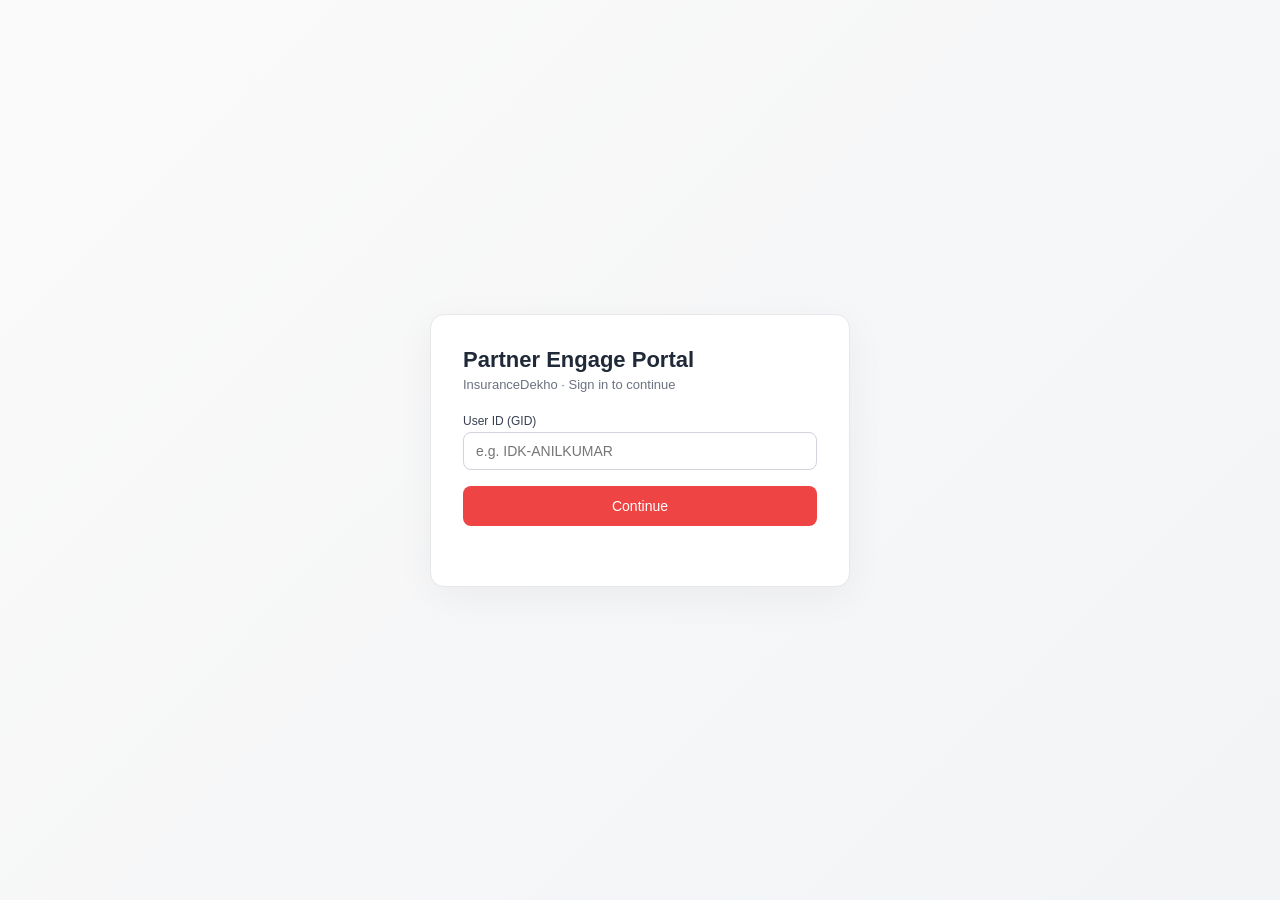
==== commit aae23637: "Add files via upload" ====
--- a/index.html
+++ b/index.html
@@ -1,108 +1,113 @@
 <!DOCTYPE html>
 <html lang="en">
 <head>
-  <meta charset="UTF-8"/>
-  <meta name="viewport" content="width=device-width, initial-scale=1.0"/>
-  <title>Partner Engage — InsuranceDekho</title>
-  <link rel="stylesheet" href="style.css"/>
+  <meta charset="UTF-8" />
+  <meta name="viewport" content="width=device-width, initial-scale=1.0" />
+  <title>Login — Partner Engage Portal</title>
+  <link rel="stylesheet" href="style.css" />
 </head>
-<body class="login-page">
+<body class="login-body">
+  <div class="login-card">
+    <h1>Partner Engage Portal</h1>
+    <div class="sub">InsuranceDekho · Sign in to continue</div>
 
-  <div class="login-container">
-    <div class="login-logo">
-      <svg width="36" height="36" viewBox="0 0 36 36" fill="none">
-        <rect width="36" height="36" rx="8" fill="#e05a2b"/>
-        <path d="M18 6 L28 11 V19 C28 25 23 30 18 31 C13 30 8 25 8 19 V11 Z" fill="white" opacity="0.9"/>
-        <path d="M14 18 L17 21 L22 15" stroke="#e05a2b" stroke-width="2.5" stroke-linecap="round" stroke-linejoin="round"/>
-      </svg>
-      <div>
-        <div class="login-brand">InsuranceDekho</div>
-        <div class="login-sub">Partner Engage Portal</div>
-      </div>
+    <!-- Step 1: GID -->
+    <div id="step-gid">
+      <label>User ID (GID)</label>
+      <input type="text" id="gidInput" placeholder="e.g. IDK-ANILKUMAR" autocomplete="username" />
+      <button class="btn-primary" id="btnContinue">Continue</button>
+      <div class="login-msg" id="gidMsg"></div>
     </div>
 
-    <!-- STEP 1: Enter GID -->
-    <div id="stepGid">
-      <h1 class="login-title">Sign in to your account</h1>
-      <div class="form-group">
-        <label for="gidInput">Your User ID (GID)</label>
-        <input type="text" id="gidInput" placeholder="e.g. IDK-ANILKUMAR" autocomplete="username"/>
-      </div>
-      <div id="gidError" class="error-msg" style="display:none"></div>
-      <button class="btn-primary" onclick="checkGid()">
-        <span id="gidBtnText">Continue</span>
-        <span id="gidSpinner" class="spinner" style="display:none"></span>
-      </button>
+    <!-- Step 2: Password -->
+    <div id="step-password" class="hidden">
+      <label>Password</label>
+      <input type="password" id="passwordInput" autocomplete="current-password" />
+      <button class="btn-primary" id="btnLogin">Sign in</button>
+      <div class="login-msg" id="loginMsg"></div>
+      <button class="btn-link" id="btnForgot" style="margin-top:8px;">Forgot password?</button>
     </div>
 
-    <!-- STEP 2A: Enter existing password -->
-    <div id="stepPassword" style="display:none">
-      <button class="btn-back" onclick="goBack()">← Back</button>
-      <h1 class="login-title">Enter your password</h1>
-      <p class="step-user-label" id="passwordUserLabel"></p>
-      <div class="form-group">
-        <label for="passwordInput">Password</label>
-        <input type="password" id="passwordInput" placeholder="Enter your password" autocomplete="current-password"/>
-      </div>
-      <div id="passwordError" class="error-msg" style="display:none"></div>
-      <button class="btn-primary" onclick="doLogin()">
-        <span id="loginBtnText">Sign In</span>
-        <span id="loginSpinner" class="spinner" style="display:none"></span>
-      </button>
-      <button class="btn-link" onclick="showForgotFlow()">Forgot password?</button>
+    <!-- Step 3: Set password (first time) -->
+    <div id="step-setpw" class="hidden">
+      <label>Create a password</label>
+      <input type="password" id="newPwInput" />
+      <label>Confirm password</label>
+      <input type="password" id="newPw2Input" />
+      <button class="btn-primary" id="btnSetPw">Set password &amp; sign in</button>
+      <div class="login-msg" id="setMsg"></div>
     </div>
-
-    <!-- STEP 2B: First time — set new password -->
-    <div id="stepSetPassword" style="display:none">
-      <button class="btn-back" onclick="goBack()">← Back</button>
-      <h1 class="login-title">Create your password</h1>
-      <p class="step-user-label" id="setPasswordUserLabel"></p>
-      <div class="info-box">This is your first login. Please create a password to secure your account.</div>
-      <div class="form-group">
-        <label for="newPassword1">New Password</label>
-        <input type="password" id="newPassword1" placeholder="At least 6 characters"/>
-      </div>
-      <div class="form-group">
-        <label for="newPassword2">Confirm Password</label>
-        <input type="password" id="newPassword2" placeholder="Repeat your password"/>
-      </div>
-      <div id="setPasswordError" class="error-msg" style="display:none"></div>
-      <div id="setPasswordSuccess" class="success-msg" style="display:none"></div>
-      <button class="btn-primary" onclick="doSetPassword(false)">
-        <span id="setPasswordBtnText">Set Password & Sign In</span>
-        <span id="setPasswordSpinner" class="spinner" style="display:none"></span>
-      </button>
-    </div>
-
-    <!-- STEP 2C: Forgot / Change password -->
-    <div id="stepChangePassword" style="display:none">
-      <button class="btn-back" onclick="goBack()">← Back</button>
-      <h1 class="login-title">Reset your password</h1>
-      <p class="step-user-label" id="changePasswordUserLabel"></p>
-      <div class="form-group">
-        <label for="oldPassword">Current Password</label>
-        <input type="password" id="oldPassword" placeholder="Your current password"/>
-      </div>
-      <div class="form-group">
-        <label for="changePassword1">New Password</label>
-        <input type="password" id="changePassword1" placeholder="At least 6 characters"/>
-      </div>
-      <div class="form-group">
-        <label for="changePassword2">Confirm New Password</label>
-        <input type="password" id="changePassword2" placeholder="Repeat new password"/>
-      </div>
-      <div id="changePasswordError" class="error-msg" style="display:none"></div>
-      <div id="changePasswordSuccess" class="success-msg" style="display:none"></div>
-      <button class="btn-primary" onclick="doSetPassword(true)">
-        <span id="changeBtnText">Update Password</span>
-        <span id="changeSpinner" class="spinner" style="display:none"></span>
-      </button>
-    </div>
-
-    <p class="login-footer">Access is restricted to authorised personnel only.<br/>Contact your ZH if you need help.</p>
   </div>
 
   <script src="config.js"></script>
-  <script src="app.js"></script>
+  <script>
+    async function sha256(text) {
+      const buf = new TextEncoder().encode(text);
+      const hash = await crypto.subtle.digest('SHA-256', buf);
+      return Array.from(new Uint8Array(hash)).map(b => b.toString(16).padStart(2, '0')).join('');
+    }
+    const $ = (id) => document.getElementById(id);
+    let currentGid = '';
+
+    function showStep(name) {
+      ['gid','password','setpw'].forEach(s => $('step-' + s).classList.toggle('hidden', s !== name));
+    }
+    function setMsg(elId, text, kind) {
+      const el = $(elId);
+      el.textContent = text || '';
+      el.className = 'login-msg ' + (kind || '');
+    }
+
+    $('btnContinue').addEventListener('click', async () => {
+      const gid = $('gidInput').value.trim();
+      if (!gid) { setMsg('gidMsg', 'Enter your User ID.', 'error'); return; }
+      setMsg('gidMsg', 'Checking…');
+      try {
+        const r = await fetch(API_URL + '?action=checkPassword&gid=' + encodeURIComponent(gid)).then(r => r.json());
+        if (!r.success) { setMsg('gidMsg', r.message || 'Unknown', 'error'); return; }
+        currentGid = gid;
+        setMsg('gidMsg', '');
+        showStep(r.hasPassword ? 'password' : 'setpw');
+      } catch (e) { setMsg('gidMsg', 'Connection error: ' + e.message, 'error'); }
+    });
+
+    $('btnLogin').addEventListener('click', async () => {
+      const pw = $('passwordInput').value;
+      if (!pw) { setMsg('loginMsg', 'Enter password.', 'error'); return; }
+      setMsg('loginMsg', 'Signing in…');
+      const hash = await sha256(pw);
+      try {
+        const r = await fetch(API_URL + '?action=login&gid=' + encodeURIComponent(currentGid) + '&password=' + hash).then(r => r.json());
+        if (!r.success) { setMsg('loginMsg', r.message || 'Failed', 'error'); return; }
+        sessionStorage.setItem('peUser', JSON.stringify(r.user));
+        // route MASTER to master.html
+        if (r.user.role === 'MASTER') location.href = 'master.html';
+        else location.href = 'dashboard.html';
+      } catch (e) { setMsg('loginMsg', 'Connection error: ' + e.message, 'error'); }
+    });
+
+    $('btnSetPw').addEventListener('click', async () => {
+      const p1 = $('newPwInput').value, p2 = $('newPw2Input').value;
+      if (!p1 || p1.length < 6) { setMsg('setMsg', 'Password must be at least 6 characters.', 'error'); return; }
+      if (p1 !== p2) { setMsg('setMsg', 'Passwords don\'t match.', 'error'); return; }
+      setMsg('setMsg', 'Setting password…');
+      const hash = await sha256(p1);
+      try {
+        const r = await fetch(API_URL + '?action=setPassword&gid=' + encodeURIComponent(currentGid) + '&newPassword=' + hash).then(r => r.json());
+        if (!r.success) { setMsg('setMsg', r.message || 'Failed', 'error'); return; }
+        // auto-login
+        const r2 = await fetch(API_URL + '?action=login&gid=' + encodeURIComponent(currentGid) + '&password=' + hash).then(r => r.json());
+        if (!r2.success) { setMsg('setMsg', r2.message || 'Failed', 'error'); return; }
+        sessionStorage.setItem('peUser', JSON.stringify(r2.user));
+        if (r2.user.role === 'MASTER') location.href = 'master.html';
+        else location.href = 'dashboard.html';
+      } catch (e) { setMsg('setMsg', 'Connection error: ' + e.message, 'error'); }
+    });
+
+    $('btnForgot').addEventListener('click', () => {
+      // Clear current hash so user can set a new one — admin must blank col E first
+      alert('Ask admin to clear the Password column (Col E) for your GID in the Users sheet. Then return here and use Continue → Create password.');
+    });
+  </script>
 </body>
 </html>
--- a/style.css
+++ b/style.css
@@ -1,579 +1,152 @@
-/* =============================================
-   Partner Engage Portal v2 — InsuranceDekho
-   style.css
-   ============================================= */
+/* ====================================================================
+   Partner Engage Portal — style.css (v4)
+   - Wider tables, no truncation, two-line headers allowed
+   - Responsive grid, consistent typography
+==================================================================== */
 
-*, *::before, *::after { box-sizing: border-box; margin: 0; padding: 0; }
+* { box-sizing: border-box; }
+html, body { margin: 0; padding: 0; font-family: -apple-system, BlinkMacSystemFont, 'Segoe UI', Inter, Roboto, sans-serif; color: #1f2937; background: #f3f4f6; }
+.hidden { display: none !important; }
+.pos { color: #16a34a; }
+.neg { color: #dc2626; }
 
-:root {
-  --orange: #e05a2b;
-  --orange-light: #f5e9e4;
-  --green: #15803d;
-  --green-light: #dcfce7;
-  --red: #b91c1c;
-  --red-light: #fee2e2;
-  --amber: #92400e;
-  --amber-light: #fef3c7;
-  --blue: #1d4ed8;
-  --blue-light: #dbeafe;
-  --gray-50: #f9fafb;
-  --gray-100: #f3f4f6;
-  --gray-200: #e5e7eb;
-  --gray-300: #d1d5db;
-  --gray-400: #9ca3af;
-  --gray-500: #6b7280;
-  --gray-600: #4b5563;
-  --gray-700: #374151;
-  --gray-900: #111827;
-  --white: #ffffff;
-  --shadow-sm: 0 1px 3px rgba(0,0,0,0.08);
-  --shadow-md: 0 4px 20px rgba(0,0,0,0.10);
-  --radius-sm: 6px;
-  --radius-md: 8px;
-  --radius-lg: 12px;
-}
+/* -------- top bar -------- */
+.topbar { position: sticky; top: 0; z-index: 30; display: flex; align-items: center; justify-content: space-between; background: #fff; padding: 12px 24px; border-bottom: 1px solid #e5e7eb; }
+.topbar-left .brand { display: flex; align-items: center; gap: 12px; }
+.brand-mark { width: 40px; height: 40px; border-radius: 10px; background: linear-gradient(135deg,#ef4444,#f97316); color: #fff; font-weight: 700; display: grid; place-items: center; }
+.brand-name { font-weight: 700; font-size: 16px; }
+.brand-sub { font-size: 12px; color: #6b7280; }
+.topbar-right { display: flex; align-items: center; gap: 14px; }
+.user-chip { text-align: right; }
+.user-chip-name { font-weight: 600; }
+.user-chip-role { font-size: 12px; color: #6b7280; }
 
-body {
-  font-family: -apple-system, BlinkMacSystemFont, 'Segoe UI', sans-serif;
-  font-size: 14px;
-  color: var(--gray-900);
-  background: var(--gray-100);
-  min-height: 100vh;
-}
+/* -------- tabs -------- */
+.tabs { display: flex; gap: 6px; padding: 0 24px; background: #fff; border-bottom: 1px solid #e5e7eb; position: sticky; top: 65px; z-index: 20; }
+.tab { background: transparent; border: 0; padding: 14px 18px; font-size: 14px; cursor: pointer; color: #6b7280; border-bottom: 3px solid transparent; }
+.tab.active { color: #ef4444; border-bottom-color: #ef4444; font-weight: 600; }
 
-/* =================== LOGIN =================== */
-.login-page {
-  display: flex;
-  align-items: center;
-  justify-content: center;
-  min-height: 100vh;
-  background: linear-gradient(135deg, #fff7f4 0%, #f3f4f6 100%);
-}
+.tab-pane { display: none; padding: 24px; max-width: 1600px; margin: 0 auto; }
+.tab-pane.active { display: block; }
 
-.login-container {
-  background: var(--white);
-  border-radius: var(--radius-lg);
-  box-shadow: var(--shadow-md);
-  padding: 40px 36px;
-  width: 100%;
-  max-width: 420px;
-}
+/* -------- status bar -------- */
+.status-bar { margin: 12px 24px; padding: 10px 14px; border-radius: 8px; font-size: 14px; }
+.status-bar.loading { background: #fef3c7; color: #92400e; }
+.status-bar.error   { background: #fee2e2; color: #991b1b; }
 
-.login-logo {
-  display: flex;
-  align-items: center;
-  gap: 12px;
-  margin-bottom: 28px;
-}
+/* -------- section titles -------- */
+.section-title { margin: 0 0 4px 0; font-size: 22px; }
+.section-sub { margin: 0 0 18px 0; color: #6b7280; font-size: 14px; }
 
-.login-brand { font-size: 18px; font-weight: 700; color: var(--gray-900); }
-.login-sub   { font-size: 12px; color: var(--gray-400); }
+/* -------- KPI cards: big -------- */
+.card-grid { display: grid; gap: 14px; margin-bottom: 14px; }
+.grid-2 { grid-template-columns: 1fr 1fr; }
+.grid-3 { grid-template-columns: 1fr 1fr 1fr; }
+.grid-4 { grid-template-columns: 1fr 1fr 1fr 1fr; }
+@media (max-width: 1100px) { .grid-3, .grid-4 { grid-template-columns: 1fr 1fr; } .grid-2 { grid-template-columns: 1fr; } }
+@media (max-width: 640px)  { .grid-2, .grid-3, .grid-4 { grid-template-columns: 1fr; } }
 
-.login-title {
-  font-size: 20px;
-  font-weight: 600;
-  color: var(--gray-900);
-  margin-bottom: 6px;
-}
+.kpi-card { background: #fff; border: 1px solid #e5e7eb; border-radius: 12px; padding: 16px; }
+.kpi-card.kpi-lg { padding: 20px; }
+.kpi-label { font-size: 12px; text-transform: uppercase; letter-spacing: 0.04em; color: #6b7280; }
+.kpi-value { font-size: 26px; font-weight: 700; margin-top: 6px; color: #111827; }
+.kpi-card.kpi-lg .kpi-value { font-size: 32px; }
+.kpi-sub { font-size: 11px; color: #9ca3af; margin-top: 4px; }
+.kpi-foot { margin-top: 10px; display: flex; flex-wrap: wrap; gap: 6px; }
 
-.step-user-label {
-  font-size: 13px;
-  color: var(--orange);
-  font-weight: 500;
-  margin-bottom: 18px;
-}
+.pill { display: inline-flex; align-items: center; gap: 4px; padding: 4px 10px; border-radius: 999px; font-size: 12px; background: #f3f4f6; color: #374151; }
+.pill b { font-weight: 700; }
+.pill-green { background: #dcfce7; color: #166534; }
+.pill-red { background: #fee2e2; color: #991b1b; }
+.pill-blue { background: #dbeafe; color: #1e40af; }
+.pill-amber { background: #fef3c7; color: #92400e; }
 
-.form-group { margin-bottom: 16px; }
+.chart-card { min-height: 240px; }
 
-.form-group label {
-  display: block;
-  font-size: 13px;
-  font-weight: 500;
-  color: var(--gray-700);
-  margin-bottom: 6px;
-}
+/* -------- KPI mini row (used on All Partners + My Partners) -------- */
+.kpi-row { display: grid; grid-template-columns: repeat(9, minmax(0, 1fr)); gap: 10px; margin-bottom: 14px; }
+@media (max-width: 1400px) { .kpi-row { grid-template-columns: repeat(5, 1fr); } }
+@media (max-width: 800px)  { .kpi-row { grid-template-columns: repeat(2, 1fr); } }
+.kpi-mini { background: #fff; border: 1px solid #e5e7eb; border-radius: 10px; padding: 12px; display: flex; align-items: center; gap: 10px; }
+.kpi-mini-icon { font-size: 20px; }
+.kpi-mini-label { font-size: 11px; color: #6b7280; text-transform: uppercase; letter-spacing: 0.03em; }
+.kpi-mini-val { font-size: 18px; font-weight: 700; }
+.kpi-mini-foot { font-size: 11px; margin-top: 2px; }
 
-.form-group input {
-  width: 100%;
-  height: 42px;
-  padding: 0 12px;
-  border: 1px solid var(--gray-200);
-  border-radius: var(--radius-md);
-  font-size: 14px;
-  color: var(--gray-900);
-  background: var(--white);
-  outline: none;
-  transition: border-color 0.15s;
-}
+/* -------- filters -------- */
+.filter-bar { display: flex; flex-wrap: wrap; gap: 8px; margin: 10px 0 14px; padding: 12px; background: #fff; border: 1px solid #e5e7eb; border-radius: 10px; }
+.filter-bar input, .filter-bar select { padding: 8px 10px; font-size: 13px; border: 1px solid #d1d5db; border-radius: 8px; background: #fff; min-width: 140px; }
+.filter-bar input { flex: 1 1 220px; }
+.filter-count { color: #6b7280; font-size: 13px; margin-bottom: 8px; }
 
-.form-group input:focus {
-  border-color: var(--orange);
-  box-shadow: 0 0 0 3px rgba(224,90,43,0.12);
-}
+/* -------- buttons -------- */
+.btn-primary { background: #ef4444; color: #fff; border: 0; padding: 8px 14px; border-radius: 8px; font-size: 13px; cursor: pointer; }
+.btn-primary:hover { background: #dc2626; }
+.btn-ghost { background: #f3f4f6; color: #374151; border: 1px solid #e5e7eb; padding: 8px 14px; border-radius: 8px; font-size: 13px; cursor: pointer; }
+.btn-ghost:hover { background: #e5e7eb; }
+.btn-link { background: transparent; color: #2563eb; border: 0; cursor: pointer; font-size: 13px; }
+.btn-link:hover { text-decoration: underline; }
 
-.error-msg {
-  background: var(--red-light);
-  color: var(--red);
-  border: 1px solid #fecaca;
-  border-radius: var(--radius-sm);
-  padding: 10px 12px;
-  font-size: 13px;
-  margin-bottom: 14px;
-}
+/* -------- table -------- */
+.table-wrap { background: #fff; border: 1px solid #e5e7eb; border-radius: 10px; overflow-x: auto; }
+.ptable { width: 100%; min-width: 1400px; border-collapse: collapse; font-size: 13px; }
+.ptable.compact { min-width: 0; }
+.ptable thead th { background: #f9fafb; padding: 12px 10px; text-align: left; font-weight: 600; color: #374151; border-bottom: 1px solid #e5e7eb; white-space: normal; vertical-align: bottom; font-size: 12px; letter-spacing: 0.02em; }
+.ptable tbody td { padding: 10px; border-bottom: 1px solid #f3f4f6; vertical-align: top; }
+.ptable tbody tr:hover { background: #f9fafb; }
+.partner-name { font-weight: 600; }
+.partner-sub { font-size: 11px; color: #9ca3af; }
+.highlight { background: #fef3c7; }
+.empty { text-align: center; color: #6b7280; padding: 40px 10px; }
 
-.success-msg {
-  background: var(--green-light);
-  color: var(--green);
-  border: 1px solid #bbf7d0;
-  border-radius: var(--radius-sm);
-  padding: 10px 12px;
-  font-size: 13px;
-  margin-bottom: 14px;
-}
+.badge { display: inline-block; padding: 3px 8px; border-radius: 999px; font-size: 11px; font-weight: 600; }
+.badge-green { background: #dcfce7; color: #166534; }
+.badge-red   { background: #fee2e2; color: #991b1b; }
+.badge-blue  { background: #dbeafe; color: #1e40af; }
+.badge-amber { background: #fef3c7; color: #92400e; }
 
-.info-box {
-  background: var(--blue-light);
-  color: var(--blue);
-  border-radius: var(--radius-sm);
-  padding: 10px 12px;
-  font-size: 13px;
-  margin-bottom: 16px;
-}
+.trend-pos { color: #16a34a; font-weight: 600; }
+.trend-neg { color: #dc2626; font-weight: 600; }
 
-.btn-primary {
-  width: 100%;
-  height: 44px;
-  background: var(--orange);
-  color: var(--white);
-  border: none;
-  border-radius: var(--radius-md);
-  font-size: 15px;
-  font-weight: 600;
-  cursor: pointer;
-  display: flex;
-  align-items: center;
-  justify-content: center;
-  gap: 8px;
-  transition: background 0.15s;
-  margin-top: 4px;
-}
+.progress { background: #f3f4f6; border-radius: 999px; height: 6px; overflow: hidden; min-width: 80px; }
+.progress-bar { background: #2563eb; height: 100%; }
+.progress-label { font-size: 11px; color: #6b7280; margin-top: 3px; }
 
-.btn-primary:hover    { background: #c94e22; }
-.btn-primary:disabled { opacity: 0.6; cursor: not-allowed; }
+/* -------- team grid -------- */
+.team-grid { display: grid; grid-template-columns: repeat(auto-fill, minmax(320px, 1fr)); gap: 14px; }
+.team-card { background: #fff; border: 1px solid #e5e7eb; border-radius: 12px; padding: 16px; }
+.team-card-head { display: flex; justify-content: space-between; align-items: center; margin-bottom: 12px; }
+.team-name { font-weight: 700; font-size: 16px; }
+.team-role { font-size: 12px; color: #6b7280; }
+.team-stats { display: grid; grid-template-columns: 1fr 1fr; gap: 8px; }
+.ts { padding: 8px; background: #f9fafb; border-radius: 8px; }
+.ts-l { font-size: 11px; color: #6b7280; }
+.ts-v { font-size: 14px; font-weight: 600; }
 
-.btn-back {
-  background: none;
-  border: none;
-  color: var(--gray-500);
-  font-size: 13px;
-  cursor: pointer;
-  padding: 0;
-  margin-bottom: 14px;
-  display: block;
-}
-.btn-back:hover { color: var(--gray-900); }
+/* -------- modal -------- */
+.modal { position: fixed; inset: 0; z-index: 100; display: flex; align-items: center; justify-content: center; }
+.modal-backdrop { position: absolute; inset: 0; background: rgba(0, 0, 0, 0.5); }
+.modal-window { position: relative; background: #fff; border-radius: 12px; padding: 24px; max-width: 1100px; width: 92%; max-height: 90vh; overflow-y: auto; }
+.modal-close { position: absolute; top: 12px; right: 16px; background: transparent; border: 0; font-size: 26px; cursor: pointer; color: #6b7280; }
+.role-chip { font-size: 12px; background: #f3f4f6; color: #374151; padding: 3px 8px; border-radius: 999px; font-weight: 500; }
+.modal-sub { color: #6b7280; font-size: 13px; margin-bottom: 14px; }
+.potential-box { background: #f9fafb; border: 1px solid #e5e7eb; border-radius: 10px; padding: 14px; margin: 14px 0; }
+textarea { width: 100%; padding: 10px; border: 1px solid #d1d5db; border-radius: 8px; font: inherit; resize: vertical; }
+.row-flex { display: flex; flex-wrap: wrap; gap: 18px; margin: 8px 0 16px; }
+.remark-status { margin-top: 8px; font-size: 13px; color: #6b7280; }
 
-.btn-link {
-  background: none;
-  border: none;
-  color: var(--orange);
-  font-size: 13px;
-  cursor: pointer;
-  text-decoration: underline;
-  margin-top: 12px;
-  display: block;
-  text-align: center;
-  width: 100%;
-}
+/* -------- login (used by index.html) -------- */
+.login-body { background: linear-gradient(135deg, #fafafa, #f3f4f6); min-height: 100vh; display: flex; align-items: center; justify-content: center; }
+.login-card { background: #fff; padding: 32px; border-radius: 14px; border: 1px solid #e5e7eb; box-shadow: 0 10px 40px rgba(0,0,0,0.05); width: 92%; max-width: 420px; }
+.login-card h1 { margin: 0 0 4px; font-size: 22px; }
+.login-card .sub { color: #6b7280; font-size: 13px; margin-bottom: 22px; }
+.login-card label { display: block; font-size: 12px; color: #374151; margin: 12px 0 4px; }
+.login-card input { width: 100%; padding: 10px 12px; border: 1px solid #d1d5db; border-radius: 8px; font-size: 14px; }
+.login-card .btn-primary { width: 100%; padding: 12px; margin-top: 16px; font-size: 14px; }
+.login-msg { margin-top: 10px; font-size: 13px; min-height: 18px; }
+.login-msg.error { color: #dc2626; }
+.login-msg.success { color: #16a34a; }
 
-.spinner {
-  width: 18px; height: 18px;
-  border: 2px solid rgba(255,255,255,0.4);
-  border-top-color: white;
-  border-radius: 50%;
-  animation: spin 0.7s linear infinite;
-}
-@keyframes spin { to { transform: rotate(360deg); } }
-
-.login-footer {
-  font-size: 12px;
-  color: var(--gray-400);
-  text-align: center;
-  margin-top: 20px;
-  line-height: 1.6;
-}
-
-/* =================== TOP BAR =================== */
-.topbar {
-  background: var(--white);
-  border-bottom: 1px solid var(--gray-200);
-  height: 56px;
-  padding: 0 24px;
-  display: flex;
-  align-items: center;
-  justify-content: space-between;
-  position: sticky;
-  top: 0;
-  z-index: 100;
-  box-shadow: var(--shadow-sm);
-}
-
-.topbar-left  { display: flex; align-items: center; gap: 10px; }
-.topbar-right { display: flex; align-items: center; gap: 16px; }
-
-.brand-name    { font-weight: 700; font-size: 16px; color: var(--gray-900); }
-.brand-sep     { color: var(--gray-200); margin: 0 4px; }
-.brand-product { font-size: 14px; color: var(--gray-500); }
-
-.user-info { display: flex; align-items: center; gap: 10px; }
-
-.user-avatar {
-  width: 34px; height: 34px;
-  border-radius: 50%;
-  background: var(--orange-light);
-  color: var(--orange);
-  font-size: 12px; font-weight: 700;
-  display: flex; align-items: center; justify-content: center;
-}
-
-.user-name { font-size: 13px; font-weight: 600; color: var(--gray-900); }
-.user-role { font-size: 11px; color: var(--gray-400); }
-
-.btn-logout {
-  height: 32px; padding: 0 14px;
-  border: 1px solid var(--gray-200);
-  border-radius: var(--radius-sm);
-  font-size: 13px; color: var(--gray-600);
-  background: var(--white); cursor: pointer;
-  transition: background 0.15s;
-}
-.btn-logout:hover { background: var(--gray-100); }
-
-/* =================== TAB NAV =================== */
-.tab-nav {
-  background: var(--white);
-  border-bottom: 1px solid var(--gray-200);
-  padding: 0 24px;
-  display: flex;
-  gap: 0;
-}
-
-.tab-btn {
-  background: none;
-  border: none;
-  border-bottom: 2px solid transparent;
-  padding: 12px 20px;
-  font-size: 14px;
-  font-weight: 500;
-  color: var(--gray-500);
-  cursor: pointer;
-  transition: color 0.15s, border-color 0.15s;
-  margin-bottom: -1px;
-}
-
-.tab-btn:hover { color: var(--gray-900); }
-.tab-btn.active { color: var(--orange); border-bottom-color: var(--orange); }
-
-/* =================== MAIN =================== */
-.main-content {
-  padding: 20px 24px;
-  max-width: 1400px;
-  margin: 0 auto;
-}
-
-.section-label {
-  font-size: 12px;
-  font-weight: 600;
-  color: var(--gray-400);
-  letter-spacing: 0.06em;
-  text-transform: uppercase;
-  margin-bottom: 12px;
-}
-
-/* =================== SUMMARY CARDS =================== */
-.summary-cards {
-  display: grid;
-  grid-template-columns: repeat(7, 1fr);
-  gap: 10px;
-  margin-bottom: 20px;
-}
-
-@media (max-width: 1100px) { .summary-cards { grid-template-columns: repeat(4, 1fr); } }
-@media (max-width: 700px)  { .summary-cards { grid-template-columns: repeat(2, 1fr); } }
-
-.summary-card {
-  background: var(--white);
-  border: 1px solid var(--gray-200);
-  border-radius: var(--radius-md);
-  padding: 14px 16px;
-}
-
-.card-skel {
-  background: var(--gray-100);
-  border-radius: var(--radius-md);
-  height: 80px;
-  animation: pulse 1.4s ease-in-out infinite;
-}
-@keyframes pulse { 0%,100% { opacity:1; } 50% { opacity:0.5; } }
-
-.summary-card .sc-label {
-  font-size: 11px; color: var(--gray-400);
-  margin-bottom: 8px;
-}
-.summary-card .sc-value {
-  font-size: 22px; font-weight: 700; color: var(--gray-900); line-height: 1;
-}
-.summary-card .sc-value.green { color: var(--green); }
-.summary-card .sc-value.red   { color: var(--red); }
-
-.sc-badge {
-  display: inline-flex; align-items: center;
-  font-size: 11px; padding: 2px 7px;
-  border-radius: 99px; margin-top: 6px; font-weight: 600;
-}
-.sc-badge.up   { background: var(--green-light); color: var(--green); }
-.sc-badge.down { background: var(--red-light);   color: var(--red); }
-
-/* =================== FILTER BAR =================== */
-.filter-bar {
-  display: flex; gap: 10px;
-  margin-bottom: 14px; flex-wrap: wrap;
-}
-.filter-bar input, .filter-bar select {
-  height: 36px; padding: 0 12px;
-  border: 1px solid var(--gray-200); border-radius: var(--radius-md);
-  font-size: 13px; color: var(--gray-900); background: var(--white);
-  outline: none; transition: border-color 0.15s;
-}
-.filter-bar input { width: 260px; }
-.filter-bar input:focus, .filter-bar select:focus { border-color: var(--orange); }
-
-/* =================== TABLE =================== */
-.table-wrap {
-  background: var(--white);
-  border: 1px solid var(--gray-200);
-  border-radius: var(--radius-lg);
-  overflow: hidden;
-  box-shadow: var(--shadow-sm);
-}
-
-table { width: 100%; border-collapse: collapse; table-layout: fixed; }
-thead { background: var(--gray-50); border-bottom: 1px solid var(--gray-200); }
-
-th {
-  padding: 10px 12px;
-  text-align: left;
-  font-size: 11px; font-weight: 600;
-  color: var(--gray-400);
-  letter-spacing: 0.05em; text-transform: uppercase;
-  white-space: nowrap; overflow: hidden; text-overflow: ellipsis;
-}
-
-td {
-  padding: 11px 12px;
-  border-bottom: 1px solid var(--gray-100);
-  vertical-align: middle;
-  overflow: hidden; text-overflow: ellipsis;
-}
-
-tbody tr:last-child td { border-bottom: none; }
-tbody tr:hover td { background: var(--gray-50); }
-
-.partner-name { font-weight: 600; font-size: 13px; color: var(--gray-900); white-space: nowrap; overflow: hidden; text-overflow: ellipsis; }
-.partner-gid  { font-size: 11px; color: var(--gray-400); margin-top: 2px; }
-.city-text    { font-size: 13px; color: var(--gray-700); }
-.state-text   { font-size: 11px; color: var(--gray-400); margin-top: 2px; }
-.owner-text   { font-size: 11px; color: var(--gray-500); }
-
-.progress-wrap  { display: flex; align-items: center; gap: 8px; }
-.progress-bar   { flex: 1; height: 5px; background: var(--gray-100); border-radius: 99px; overflow: hidden; min-width: 40px; }
-.progress-fill  { height: 100%; border-radius: 99px; }
-.pct-label      { font-size: 12px; font-weight: 600; min-width: 36px; text-align: right; }
-.pct-label.green { color: var(--green); }
-.pct-label.amber { color: #b45309; }
-.pct-label.red   { color: var(--red); }
-.progress-fill.green { background: var(--green); }
-.progress-fill.amber { background: #d97706; }
-.progress-fill.red   { background: var(--red); }
-
-.badge { display: inline-flex; align-items: center; font-size: 11px; font-weight: 600; padding: 3px 8px; border-radius: 99px; white-space: nowrap; }
-.badge.growth   { background: var(--green-light); color: var(--green); }
-.badge.degrowth { background: var(--red-light);   color: var(--red); }
-.badge.active   { background: var(--green-light); color: var(--green); }
-.badge.inactive { background: var(--gray-100);    color: var(--gray-500); }
-
-.btn-view {
-  height: 28px; padding: 0 12px; font-size: 12px; font-weight: 500;
-  border: 1px solid var(--gray-200); border-radius: var(--radius-sm);
-  background: var(--white); color: var(--gray-600); cursor: pointer;
-  transition: background 0.15s, border-color 0.15s;
-}
-.btn-view:hover { background: var(--orange-light); border-color: var(--orange); color: var(--orange); }
-
-.loading-row { text-align: center; padding: 40px !important; color: var(--gray-400); font-size: 13px; }
-.table-footer { padding: 10px 16px; font-size: 12px; color: var(--gray-400); border-top: 1px solid var(--gray-100); }
-
-/* =================== TEAM GRID =================== */
-.team-grid {
-  display: grid;
-  grid-template-columns: repeat(auto-fill, minmax(280px, 1fr));
-  gap: 14px;
-  margin-top: 4px;
-}
-
-.team-card {
-  background: var(--white);
-  border: 1px solid var(--gray-200);
-  border-radius: var(--radius-lg);
-  padding: 16px 18px;
-  box-shadow: var(--shadow-sm);
-}
-
-.team-card-header {
-  display: flex;
-  align-items: center;
-  gap: 10px;
-  margin-bottom: 12px;
-  padding-bottom: 12px;
-  border-bottom: 1px solid var(--gray-100);
-}
-
-.team-avatar {
-  width: 36px; height: 36px;
-  border-radius: 50%;
-  display: flex; align-items: center; justify-content: center;
-  font-size: 13px; font-weight: 700;
-  flex-shrink: 0;
-}
-
-.team-avatar.rh { background: #dbeafe; color: #1d4ed8; }
-.team-avatar.sh { background: #f3e8ff; color: #7c3aed; }
-.team-avatar.rm { background: #fef3c7; color: #92400e; }
-.team-avatar.am { background: var(--green-light); color: var(--green); }
-
-.team-card-name { font-weight: 600; font-size: 14px; color: var(--gray-900); }
-.team-card-role { font-size: 11px; color: var(--gray-400); margin-top: 2px; }
-
-.team-stats {
-  display: grid;
-  grid-template-columns: 1fr 1fr 1fr;
-  gap: 8px;
-}
-
-.team-stat { text-align: center; }
-.team-stat-val { font-size: 16px; font-weight: 700; color: var(--gray-900); }
-.team-stat-val.green { color: var(--green); }
-.team-stat-val.red   { color: var(--red); }
-.team-stat-lbl { font-size: 10px; color: var(--gray-400); margin-top: 2px; }
-
-.team-progress-wrap { margin-top: 10px; }
-.team-progress-label { display: flex; justify-content: space-between; font-size: 11px; color: var(--gray-500); margin-bottom: 4px; }
-.team-progress-bar  { height: 6px; background: var(--gray-100); border-radius: 99px; overflow: hidden; }
-.team-progress-fill { height: 100%; border-radius: 99px; }
-
-/* =================== MODAL =================== */
-.modal-overlay {
-  display: none;
-  position: fixed; inset: 0;
-  background: rgba(0,0,0,0.45);
-  z-index: 200;
-  align-items: center; justify-content: center;
-  padding: 20px;
-}
-.modal-overlay.open { display: flex; }
-
-.modal-box {
-  background: var(--white);
-  border-radius: var(--radius-lg);
-  box-shadow: 0 20px 60px rgba(0,0,0,0.2);
-  width: 100%; max-width: 720px;
-  max-height: 90vh; overflow-y: auto;
-  padding: 24px;
-  animation: slideUp 0.2s ease;
-}
-@keyframes slideUp { from { transform:translateY(12px); opacity:0; } to { transform:translateY(0); opacity:1; } }
-
-.modal-header {
-  display: flex; justify-content: space-between; align-items: flex-start;
-  margin-bottom: 18px; padding-bottom: 16px;
-  border-bottom: 1px solid var(--gray-100);
-}
-
-.modal-partner-name { font-size: 18px; font-weight: 700; color: var(--gray-900); }
-.modal-partner-meta { font-size: 12px; color: var(--gray-400); margin-top: 4px; }
-
-.modal-close {
-  background: none; border: none;
-  font-size: 20px; color: var(--gray-400); cursor: pointer;
-  padding: 0 4px; line-height: 1;
-}
-.modal-close:hover { color: var(--gray-900); }
-
-.modal-kpi-grid {
-  display: grid;
-  grid-template-columns: repeat(4, 1fr);
-  gap: 10px; margin-bottom: 14px;
-}
-@media (max-width: 600px) { .modal-kpi-grid { grid-template-columns: repeat(2,1fr); } }
-
-.kpi-card { background: var(--gray-50); border-radius: var(--radius-md); padding: 12px 14px; }
-.kpi-card .kpi-label { font-size: 11px; color: var(--gray-400); margin-bottom: 4px; }
-.kpi-card .kpi-value { font-size: 16px; font-weight: 700; color: var(--gray-900); }
-.kpi-card .kpi-value.green { color: var(--green); }
-.kpi-card .kpi-value.red   { color: var(--red); }
-
-/* Potential box */
-.potential-box {
-  background: linear-gradient(135deg, #fff7f4, #fef3c7);
-  border: 1px solid #fed7aa;
-  border-radius: var(--radius-md);
-  padding: 14px 18px;
-  margin-bottom: 18px;
-  display: flex;
-  align-items: center;
-  gap: 20px;
-  flex-wrap: wrap;
-}
-
-.pot-item { flex: 1; min-width: 120px; }
-.pot-label { font-size: 11px; color: #92400e; font-weight: 600; margin-bottom: 4px; text-transform: uppercase; letter-spacing: 0.05em; }
-.pot-value { font-size: 18px; font-weight: 700; color: #78350f; }
-.pot-pct   { font-size: 22px; font-weight: 800; }
-.pot-pct.green { color: var(--green); }
-.pot-pct.amber { color: #b45309; }
-.pot-pct.red   { color: var(--red); }
-
-/* Chart */
-.chart-wrap {
-  background: var(--gray-50);
-  border-radius: var(--radius-md);
-  padding: 16px;
-  height: 220px;
-  position: relative;
-}
-
-.modal-section-title {
-  font-size: 12px; font-weight: 600;
-  color: var(--gray-400); letter-spacing: 0.06em;
-  text-transform: uppercase; margin-bottom: 10px;
-}
-
-.mini-table { width: 100%; border-collapse: collapse; table-layout: fixed; font-size: 12px; }
-.mini-table th { font-size: 11px; padding: 8px 10px; background: var(--gray-50); text-transform: uppercase; letter-spacing: 0.04em; }
-.mini-table td { padding: 7px 10px; font-size: 12px; border-bottom: 1px solid var(--gray-100); }
-.mini-table tbody tr:last-child td { border-bottom: none; }
-.mom-up   { color: var(--green); font-weight: 600; }
-.mom-down { color: var(--red);   font-weight: 600; }
-
-.modal-engage-grid {
-  display: grid;
-  grid-template-columns: repeat(3, 1fr);
-  gap: 10px; margin-bottom: 6px;
-}
-@media (max-width: 600px) { .modal-engage-grid { grid-template-columns: 1fr 1fr; } }
-
-.engage-card { background: var(--gray-50); border-radius: var(--radius-md); padding: 10px 14px; }
-.engage-card .engage-label { font-size: 11px; color: var(--gray-400); margin-bottom: 4px; }
-.engage-card .engage-value { font-size: 14px; font-weight: 600; color: var(--gray-900); }
-.engage-card.remark { grid-column: 1 / -1; }
-.engage-card.remark .engage-value { font-size: 13px; font-weight: 400; color: var(--gray-700); line-height: 1.5; }
+/* -------- AM Performance card distinction -------- */
+.am-card { border-left: 3px solid #2563eb; }
+.am-card .btn-primary { padding: 6px 12px; font-size: 12px; }
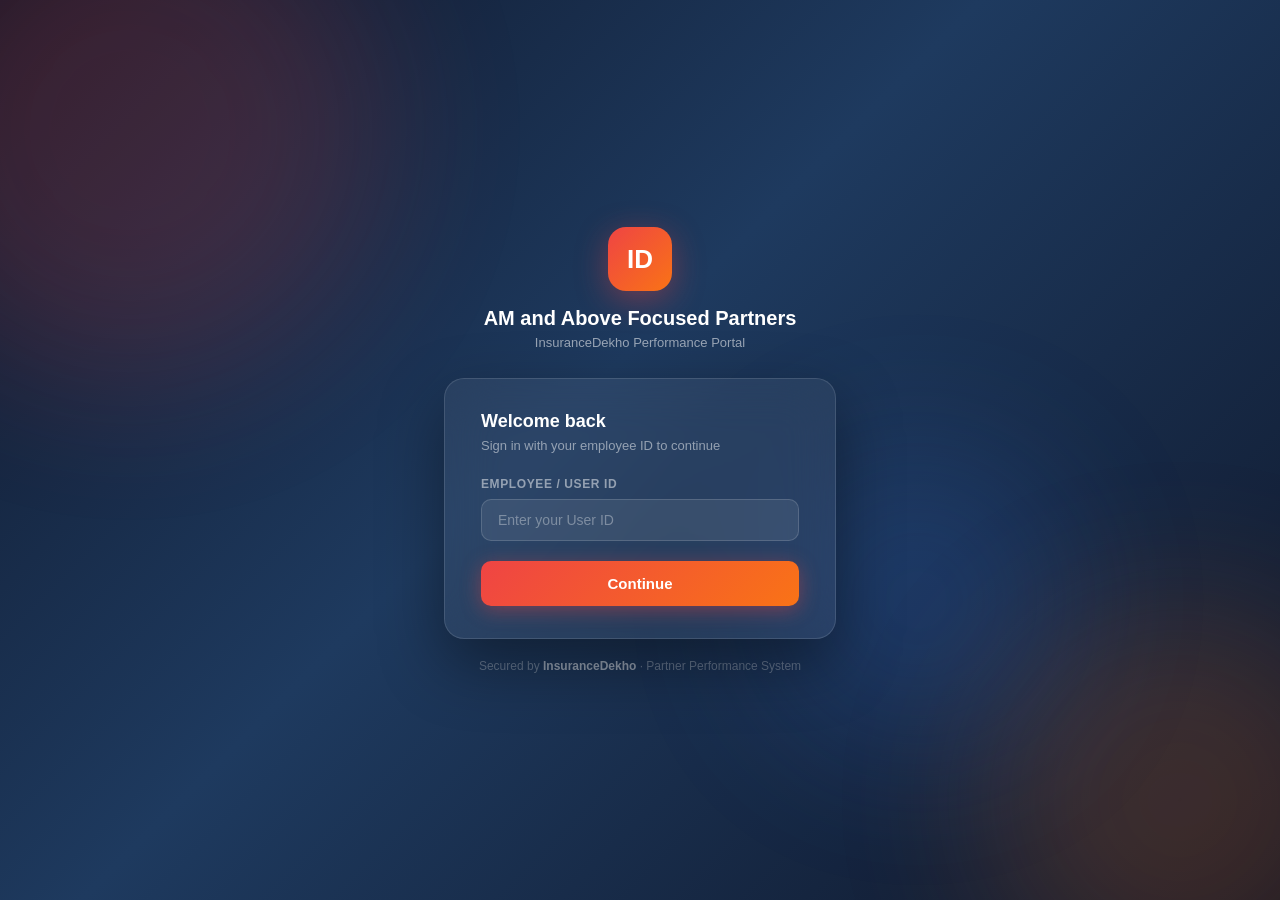
==== commit 3d9c26e0: "Add files via upload" ====
--- a/index.html
+++ b/index.html
@@ -1,113 +1,230 @@
 <!DOCTYPE html>
 <html lang="en">
 <head>
-  <meta charset="UTF-8" />
-  <meta name="viewport" content="width=device-width, initial-scale=1.0" />
-  <title>Login — Partner Engage Portal</title>
-  <link rel="stylesheet" href="style.css" />
+  <meta charset="UTF-8"/>
+  <meta name="viewport" content="width=device-width, initial-scale=1.0"/>
+  <title>AM and Above Focused Partners — InsuranceDekho</title>
+  <style>
+    *{box-sizing:border-box;margin:0;padding:0;}
+    body{min-height:100vh;background:linear-gradient(135deg,#0f172a 0%,#1e3a5f 45%,#0f172a 100%);display:flex;align-items:center;justify-content:center;font-family:-apple-system,BlinkMacSystemFont,'Segoe UI',Inter,sans-serif;overflow:hidden;}
+
+    /* animated bg orbs */
+    .bg-orb{position:fixed;border-radius:50%;filter:blur(80px);opacity:.18;animation:float 8s ease-in-out infinite;}
+    .orb1{width:500px;height:500px;background:#ef4444;top:-120px;left:-120px;animation-delay:0s;}
+    .orb2{width:400px;height:400px;background:#f97316;bottom:-100px;right:-100px;animation-delay:3s;}
+    .orb3{width:300px;height:300px;background:#3b82f6;top:50%;left:60%;animation-delay:5s;}
+    @keyframes float{0%,100%{transform:translateY(0) scale(1);}50%{transform:translateY(-30px) scale(1.05);}}
+
+    .login-wrap{position:relative;z-index:10;width:100%;max-width:440px;padding:24px;}
+
+    /* brand */
+    .brand-header{text-align:center;margin-bottom:28px;}
+    .brand-logo{width:64px;height:64px;background:linear-gradient(135deg,#ef4444,#f97316);border-radius:18px;display:inline-flex;align-items:center;justify-content:center;font-size:26px;font-weight:800;color:#fff;margin-bottom:14px;box-shadow:0 8px 32px rgba(239,68,68,.4);}
+    .brand-title{font-size:20px;font-weight:700;color:#fff;line-height:1.3;margin-bottom:4px;}
+    .brand-sub{font-size:13px;color:rgba(255,255,255,.55);}
+
+    /* glass card */
+    .glass{background:rgba(255,255,255,.06);backdrop-filter:blur(24px);-webkit-backdrop-filter:blur(24px);border:1px solid rgba(255,255,255,.12);border-radius:20px;padding:32px 36px;box-shadow:0 24px 64px rgba(0,0,0,.4);}
+
+    .card-title{font-size:18px;font-weight:700;color:#fff;margin-bottom:6px;}
+    .card-sub{font-size:13px;color:rgba(255,255,255,.5);margin-bottom:24px;}
+
+    /* form */
+    .field{margin-bottom:16px;}
+    .field label{display:block;font-size:12px;font-weight:600;letter-spacing:.6px;text-transform:uppercase;color:rgba(255,255,255,.5);margin-bottom:8px;}
+    .field input{width:100%;background:rgba(255,255,255,.08);border:1px solid rgba(255,255,255,.15);border-radius:10px;padding:12px 16px;font-size:14px;color:#fff;outline:none;transition:.2s;}
+    .field input::placeholder{color:rgba(255,255,255,.35);}
+    .field input:focus{border-color:rgba(239,68,68,.7);background:rgba(255,255,255,.12);box-shadow:0 0 0 3px rgba(239,68,68,.15);}
+    .field input[type=password]{letter-spacing:.1em;}
+
+    /* password toggle */
+    .pw-wrap{position:relative;}
+    .pw-toggle{position:absolute;right:14px;top:50%;transform:translateY(-50%);background:none;border:none;color:rgba(255,255,255,.4);cursor:pointer;font-size:16px;padding:4px;}
+    .pw-toggle:hover{color:rgba(255,255,255,.8);}
+
+    /* submit */
+    .btn-login{width:100%;padding:14px;background:linear-gradient(135deg,#ef4444,#f97316);border:none;border-radius:10px;font-size:15px;font-weight:700;color:#fff;cursor:pointer;transition:.2s;box-shadow:0 4px 20px rgba(239,68,68,.4);margin-top:4px;}
+    .btn-login:hover{transform:translateY(-1px);box-shadow:0 6px 28px rgba(239,68,68,.5);}
+    .btn-login:active{transform:translateY(0);}
+    .btn-login:disabled{opacity:.6;cursor:not-allowed;transform:none;}
+
+    /* set password form (hidden by default) */
+    .set-pw-section{display:none;margin-top:18px;padding-top:18px;border-top:1px solid rgba(255,255,255,.1);}
+    .set-pw-section.show{display:block;}
+    .set-pw-section .hint{font-size:12px;color:#fbbf24;margin-bottom:14px;padding:10px 14px;background:rgba(251,191,36,.1);border-radius:8px;border:1px solid rgba(251,191,36,.2);}
+
+    /* alert */
+    .alert{display:none;padding:11px 14px;border-radius:9px;font-size:13px;font-weight:500;margin-bottom:16px;}
+    .alert.error{display:block;background:rgba(239,68,68,.15);border:1px solid rgba(239,68,68,.3);color:#fca5a5;}
+    .alert.success{display:block;background:rgba(22,163,74,.15);border:1px solid rgba(22,163,74,.3);color:#86efac;}
+
+    /* divider */
+    .divider{display:flex;align-items:center;gap:10px;margin:20px 0;}
+    .divider hr{flex:1;border:none;border-top:1px solid rgba(255,255,255,.1);}
+    .divider span{font-size:11px;color:rgba(255,255,255,.35);}
+
+    /* footer */
+    .login-footer{text-align:center;margin-top:20px;font-size:12px;color:rgba(255,255,255,.3);}
+    .login-footer b{color:rgba(255,255,255,.5);}
+
+    /* loader spinner */
+    .spinner{display:inline-block;width:16px;height:16px;border:2px solid rgba(255,255,255,.4);border-top-color:#fff;border-radius:50%;animation:spin .7s linear infinite;vertical-align:middle;margin-right:8px;}
+    @keyframes spin{to{transform:rotate(360deg);}}
+  </style>
 </head>
-<body class="login-body">
-  <div class="login-card">
-    <h1>Partner Engage Portal</h1>
-    <div class="sub">InsuranceDekho · Sign in to continue</div>
-
-    <!-- Step 1: GID -->
-    <div id="step-gid">
-      <label>User ID (GID)</label>
-      <input type="text" id="gidInput" placeholder="e.g. IDK-ANILKUMAR" autocomplete="username" />
-      <button class="btn-primary" id="btnContinue">Continue</button>
-      <div class="login-msg" id="gidMsg"></div>
+<body>
+  <div class="bg-orb orb1"></div>
+  <div class="bg-orb orb2"></div>
+  <div class="bg-orb orb3"></div>
+
+  <div class="login-wrap">
+    <div class="brand-header">
+      <div class="brand-logo">ID</div>
+      <div class="brand-title">AM and Above Focused Partners</div>
+      <div class="brand-sub">InsuranceDekho Performance Portal</div>
     </div>
 
-    <!-- Step 2: Password -->
-    <div id="step-password" class="hidden">
-      <label>Password</label>
-      <input type="password" id="passwordInput" autocomplete="current-password" />
-      <button class="btn-primary" id="btnLogin">Sign in</button>
-      <div class="login-msg" id="loginMsg"></div>
-      <button class="btn-link" id="btnForgot" style="margin-top:8px;">Forgot password?</button>
+    <div class="glass">
+      <div class="card-title">Welcome back</div>
+      <div class="card-sub">Sign in with your employee ID to continue</div>
+
+      <div class="alert" id="alertBox"></div>
+
+      <div class="field">
+        <label>Employee / User ID</label>
+        <input type="text" id="gidInput" placeholder="Enter your User ID" autocomplete="username" />
+      </div>
+
+      <div class="field set-pw-section" id="pwSection">
+        <label>Password</label>
+        <div class="pw-wrap">
+          <input type="password" id="pwInput" placeholder="Enter password" autocomplete="current-password" />
+          <button class="pw-toggle" type="button" onclick="togglePw('pwInput',this)">👁</button>
+        </div>
+      </div>
+
+      <button class="btn-login" id="btnLogin" onclick="handleLoginClick()">Continue</button>
+
+      <!-- Set new password (shown when no password exists) -->
+      <div class="set-pw-section" id="newPwSection">
+        <div class="hint">🔐 First login — please set your password</div>
+        <div class="field">
+          <label>New Password</label>
+          <div class="pw-wrap">
+            <input type="password" id="newPwInput" placeholder="Create a strong password" />
+            <button class="pw-toggle" type="button" onclick="togglePw('newPwInput',this)">👁</button>
+          </div>
+        </div>
+        <div class="field">
+          <label>Confirm Password</label>
+          <div class="pw-wrap">
+            <input type="password" id="confirmPwInput" placeholder="Repeat your password" />
+            <button class="pw-toggle" type="button" onclick="togglePw('confirmPwInput',this)">👁</button>
+          </div>
+        </div>
+        <button class="btn-login" onclick="handleSetPassword()">Set Password &amp; Login</button>
+      </div>
     </div>
 
-    <!-- Step 3: Set password (first time) -->
-    <div id="step-setpw" class="hidden">
-      <label>Create a password</label>
-      <input type="password" id="newPwInput" />
-      <label>Confirm password</label>
-      <input type="password" id="newPw2Input" />
-      <button class="btn-primary" id="btnSetPw">Set password &amp; sign in</button>
-      <div class="login-msg" id="setMsg"></div>
+    <div class="login-footer">
+      Secured by <b>InsuranceDekho</b> · Partner Performance System
     </div>
   </div>
 
   <script src="config.js"></script>
   <script>
-    async function sha256(text) {
-      const buf = new TextEncoder().encode(text);
-      const hash = await crypto.subtle.digest('SHA-256', buf);
-      return Array.from(new Uint8Array(hash)).map(b => b.toString(16).padStart(2, '0')).join('');
-    }
-    const $ = (id) => document.getElementById(id);
-    let currentGid = '';
-
-    function showStep(name) {
-      ['gid','password','setpw'].forEach(s => $('step-' + s).classList.toggle('hidden', s !== name));
-    }
-    function setMsg(elId, text, kind) {
-      const el = $(elId);
-      el.textContent = text || '';
-      el.className = 'login-msg ' + (kind || '');
-    }
-
-    $('btnContinue').addEventListener('click', async () => {
-      const gid = $('gidInput').value.trim();
-      if (!gid) { setMsg('gidMsg', 'Enter your User ID.', 'error'); return; }
-      setMsg('gidMsg', 'Checking…');
+    var step = 'gid'; // 'gid' | 'password' | 'setpw'
+
+    function togglePw(id, btn) {
+      var inp = document.getElementById(id);
+      if (inp.type === 'password') { inp.type='text'; btn.textContent='🙈'; }
+      else { inp.type='password'; btn.textContent='👁'; }
+    }
+    function showAlert(msg, type) {
+      var el = document.getElementById('alertBox');
+      el.textContent = msg; el.className = 'alert '+(type||'error');
+    }
+    function hideAlert() { document.getElementById('alertBox').className='alert'; }
+    function setLoading(on) {
+      var btn = document.getElementById('btnLogin');
+      btn.disabled = on;
+      btn.innerHTML = on ? '<span class="spinner"></span>Please wait…' : (step==='gid' ? 'Continue' : 'Sign In');
+    }
+    async function sha256(str) {
+      var buf = await crypto.subtle.digest('SHA-256', new TextEncoder().encode(str));
+      return Array.from(new Uint8Array(buf)).map(b=>b.toString(16).padStart(2,'0')).join('');
+    }
+
+    // Enter key support
+    document.addEventListener('keydown', function(e) {
+      if (e.key==='Enter') {
+        if (step==='gid'||step==='password') handleLoginClick();
+      }
+    });
+
+    async function handleLoginClick() {
+      var gid = document.getElementById('gidInput').value.trim();
+      if (!gid) { showAlert('Please enter your User ID.'); return; }
+      hideAlert();
+
+      if (step === 'gid') {
+        setLoading(true);
+        try {
+          var res = await fetch(API_URL+'?action=checkPassword&gid='+encodeURIComponent(gid)).then(r=>r.json());
+          if (!res.success) { showAlert(res.message||'User not found.'); setLoading(false); return; }
+          if (res.hasPassword) {
+            // Show password field
+            document.getElementById('pwSection').style.display='block';
+            document.getElementById('btnLogin').textContent='Sign In';
+            step='password';
+            document.getElementById('pwInput').focus();
+          } else {
+            // Show set-password form
+            document.getElementById('newPwSection').classList.add('show');
+            document.getElementById('btnLogin').style.display='none';
+            step='setpw';
+          }
+        } catch(err){ showAlert('Connection error. Check your internet.'); }
+        setLoading(false);
+
+      } else if (step === 'password') {
+        var pw = document.getElementById('pwInput').value;
+        if (!pw) { showAlert('Please enter your password.'); return; }
+        setLoading(true);
+        try {
+          var hash = await sha256(pw);
+          var res  = await fetch(API_URL+'?action=login&gid='+encodeURIComponent(gid)+'&password='+encodeURIComponent(hash)).then(r=>r.json());
+          if (!res.success) { showAlert(res.message||'Incorrect credentials.'); }
+          else {
+            sessionStorage.setItem('peUser', JSON.stringify(res.user));
+            document.getElementById('btnLogin').innerHTML='<span class="spinner"></span>Loading dashboard…';
+            if (res.user.role==='MASTER') location.href='master.html';
+            else location.href='dashboard.html';
+          }
+        } catch(err){ showAlert('Connection error.'); }
+        setLoading(false);
+      }
+    }
+
+    async function handleSetPassword() {
+      var gid  = document.getElementById('gidInput').value.trim();
+      var npw  = document.getElementById('newPwInput').value;
+      var cpw  = document.getElementById('confirmPwInput').value;
+      if (!npw || npw.length < 6) { showAlert('Password must be at least 6 characters.'); return; }
+      if (npw !== cpw) { showAlert('Passwords do not match.'); return; }
+      hideAlert();
       try {
-        const r = await fetch(API_URL + '?action=checkPassword&gid=' + encodeURIComponent(gid)).then(r => r.json());
-        if (!r.success) { setMsg('gidMsg', r.message || 'Unknown', 'error'); return; }
-        currentGid = gid;
-        setMsg('gidMsg', '');
-        showStep(r.hasPassword ? 'password' : 'setpw');
-      } catch (e) { setMsg('gidMsg', 'Connection error: ' + e.message, 'error'); }
-    });
-
-    $('btnLogin').addEventListener('click', async () => {
-      const pw = $('passwordInput').value;
-      if (!pw) { setMsg('loginMsg', 'Enter password.', 'error'); return; }
-      setMsg('loginMsg', 'Signing in…');
-      const hash = await sha256(pw);
-      try {
-        const r = await fetch(API_URL + '?action=login&gid=' + encodeURIComponent(currentGid) + '&password=' + hash).then(r => r.json());
-        if (!r.success) { setMsg('loginMsg', r.message || 'Failed', 'error'); return; }
-        sessionStorage.setItem('peUser', JSON.stringify(r.user));
-        // route MASTER to master.html
-        if (r.user.role === 'MASTER') location.href = 'master.html';
-        else location.href = 'dashboard.html';
-      } catch (e) { setMsg('loginMsg', 'Connection error: ' + e.message, 'error'); }
-    });
-
-    $('btnSetPw').addEventListener('click', async () => {
-      const p1 = $('newPwInput').value, p2 = $('newPw2Input').value;
-      if (!p1 || p1.length < 6) { setMsg('setMsg', 'Password must be at least 6 characters.', 'error'); return; }
-      if (p1 !== p2) { setMsg('setMsg', 'Passwords don\'t match.', 'error'); return; }
-      setMsg('setMsg', 'Setting password…');
-      const hash = await sha256(p1);
-      try {
-        const r = await fetch(API_URL + '?action=setPassword&gid=' + encodeURIComponent(currentGid) + '&newPassword=' + hash).then(r => r.json());
-        if (!r.success) { setMsg('setMsg', r.message || 'Failed', 'error'); return; }
-        // auto-login
-        const r2 = await fetch(API_URL + '?action=login&gid=' + encodeURIComponent(currentGid) + '&password=' + hash).then(r => r.json());
-        if (!r2.success) { setMsg('setMsg', r2.message || 'Failed', 'error'); return; }
-        sessionStorage.setItem('peUser', JSON.stringify(r2.user));
-        if (r2.user.role === 'MASTER') location.href = 'master.html';
-        else location.href = 'dashboard.html';
-      } catch (e) { setMsg('setMsg', 'Connection error: ' + e.message, 'error'); }
-    });
-
-    $('btnForgot').addEventListener('click', () => {
-      // Clear current hash so user can set a new one — admin must blank col E first
-      alert('Ask admin to clear the Password column (Col E) for your GID in the Users sheet. Then return here and use Continue → Create password.');
-    });
+        var hash = await sha256(npw);
+        var res  = await fetch(API_URL+'?action=setPassword&gid='+encodeURIComponent(gid)+'&oldPassword=&newPassword='+encodeURIComponent(hash)).then(r=>r.json());
+        if (!res.success) { showAlert(res.message||'Failed to set password.'); return; }
+        // Auto-login
+        var loginRes = await fetch(API_URL+'?action=login&gid='+encodeURIComponent(gid)+'&password='+encodeURIComponent(hash)).then(r=>r.json());
+        if (loginRes.success) {
+          sessionStorage.setItem('peUser', JSON.stringify(loginRes.user));
+          location.href = loginRes.user.role==='MASTER' ? 'master.html' : 'dashboard.html';
+        } else showAlert(loginRes.message||'Login failed after setting password.');
+      } catch(err){ showAlert('Connection error.'); }
+    }
   </script>
 </body>
 </html>
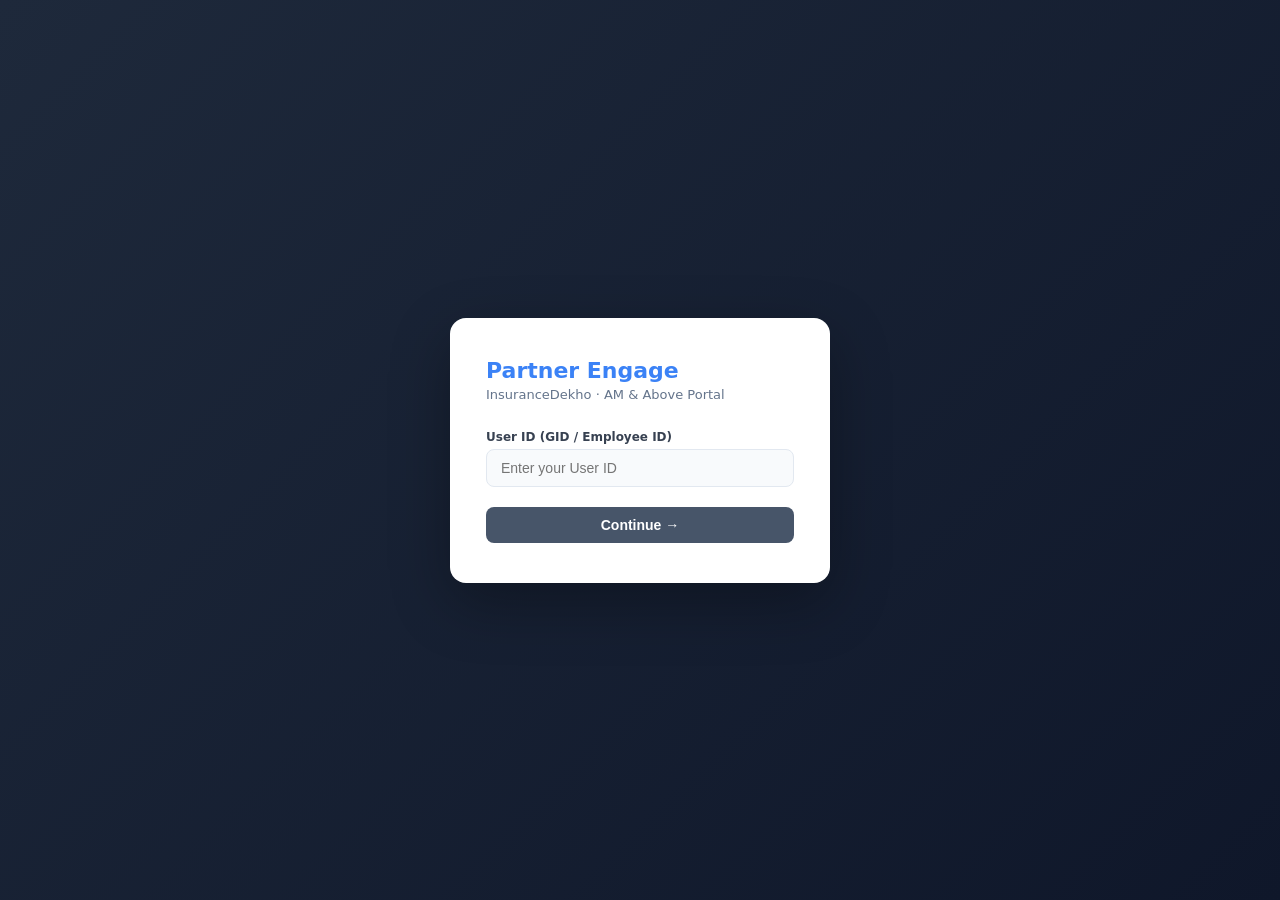
==== commit 8df65540: "Add files via upload" ====
--- a/index.html
+++ b/index.html
@@ -1,230 +1,78 @@
 <!DOCTYPE html>
 <html lang="en">
 <head>
-  <meta charset="UTF-8"/>
-  <meta name="viewport" content="width=device-width, initial-scale=1.0"/>
-  <title>AM and Above Focused Partners — InsuranceDekho</title>
+  <meta charset="UTF-8">
+  <meta name="viewport" content="width=device-width, initial-scale=1.0">
+  <title>Partner Engage Portal — Login</title>
+  <link rel="stylesheet" href="style.css">
   <style>
-    *{box-sizing:border-box;margin:0;padding:0;}
-    body{min-height:100vh;background:linear-gradient(135deg,#0f172a 0%,#1e3a5f 45%,#0f172a 100%);display:flex;align-items:center;justify-content:center;font-family:-apple-system,BlinkMacSystemFont,'Segoe UI',Inter,sans-serif;overflow:hidden;}
-
-    /* animated bg orbs */
-    .bg-orb{position:fixed;border-radius:50%;filter:blur(80px);opacity:.18;animation:float 8s ease-in-out infinite;}
-    .orb1{width:500px;height:500px;background:#ef4444;top:-120px;left:-120px;animation-delay:0s;}
-    .orb2{width:400px;height:400px;background:#f97316;bottom:-100px;right:-100px;animation-delay:3s;}
-    .orb3{width:300px;height:300px;background:#3b82f6;top:50%;left:60%;animation-delay:5s;}
-    @keyframes float{0%,100%{transform:translateY(0) scale(1);}50%{transform:translateY(-30px) scale(1.05);}}
-
-    .login-wrap{position:relative;z-index:10;width:100%;max-width:440px;padding:24px;}
-
-    /* brand */
-    .brand-header{text-align:center;margin-bottom:28px;}
-    .brand-logo{width:64px;height:64px;background:linear-gradient(135deg,#ef4444,#f97316);border-radius:18px;display:inline-flex;align-items:center;justify-content:center;font-size:26px;font-weight:800;color:#fff;margin-bottom:14px;box-shadow:0 8px 32px rgba(239,68,68,.4);}
-    .brand-title{font-size:20px;font-weight:700;color:#fff;line-height:1.3;margin-bottom:4px;}
-    .brand-sub{font-size:13px;color:rgba(255,255,255,.55);}
-
-    /* glass card */
-    .glass{background:rgba(255,255,255,.06);backdrop-filter:blur(24px);-webkit-backdrop-filter:blur(24px);border:1px solid rgba(255,255,255,.12);border-radius:20px;padding:32px 36px;box-shadow:0 24px 64px rgba(0,0,0,.4);}
-
-    .card-title{font-size:18px;font-weight:700;color:#fff;margin-bottom:6px;}
-    .card-sub{font-size:13px;color:rgba(255,255,255,.5);margin-bottom:24px;}
-
-    /* form */
-    .field{margin-bottom:16px;}
-    .field label{display:block;font-size:12px;font-weight:600;letter-spacing:.6px;text-transform:uppercase;color:rgba(255,255,255,.5);margin-bottom:8px;}
-    .field input{width:100%;background:rgba(255,255,255,.08);border:1px solid rgba(255,255,255,.15);border-radius:10px;padding:12px 16px;font-size:14px;color:#fff;outline:none;transition:.2s;}
-    .field input::placeholder{color:rgba(255,255,255,.35);}
-    .field input:focus{border-color:rgba(239,68,68,.7);background:rgba(255,255,255,.12);box-shadow:0 0 0 3px rgba(239,68,68,.15);}
-    .field input[type=password]{letter-spacing:.1em;}
-
-    /* password toggle */
-    .pw-wrap{position:relative;}
-    .pw-toggle{position:absolute;right:14px;top:50%;transform:translateY(-50%);background:none;border:none;color:rgba(255,255,255,.4);cursor:pointer;font-size:16px;padding:4px;}
-    .pw-toggle:hover{color:rgba(255,255,255,.8);}
-
-    /* submit */
-    .btn-login{width:100%;padding:14px;background:linear-gradient(135deg,#ef4444,#f97316);border:none;border-radius:10px;font-size:15px;font-weight:700;color:#fff;cursor:pointer;transition:.2s;box-shadow:0 4px 20px rgba(239,68,68,.4);margin-top:4px;}
-    .btn-login:hover{transform:translateY(-1px);box-shadow:0 6px 28px rgba(239,68,68,.5);}
-    .btn-login:active{transform:translateY(0);}
-    .btn-login:disabled{opacity:.6;cursor:not-allowed;transform:none;}
-
-    /* set password form (hidden by default) */
-    .set-pw-section{display:none;margin-top:18px;padding-top:18px;border-top:1px solid rgba(255,255,255,.1);}
-    .set-pw-section.show{display:block;}
-    .set-pw-section .hint{font-size:12px;color:#fbbf24;margin-bottom:14px;padding:10px 14px;background:rgba(251,191,36,.1);border-radius:8px;border:1px solid rgba(251,191,36,.2);}
-
-    /* alert */
-    .alert{display:none;padding:11px 14px;border-radius:9px;font-size:13px;font-weight:500;margin-bottom:16px;}
-    .alert.error{display:block;background:rgba(239,68,68,.15);border:1px solid rgba(239,68,68,.3);color:#fca5a5;}
-    .alert.success{display:block;background:rgba(22,163,74,.15);border:1px solid rgba(22,163,74,.3);color:#86efac;}
-
-    /* divider */
-    .divider{display:flex;align-items:center;gap:10px;margin:20px 0;}
-    .divider hr{flex:1;border:none;border-top:1px solid rgba(255,255,255,.1);}
-    .divider span{font-size:11px;color:rgba(255,255,255,.35);}
-
-    /* footer */
-    .login-footer{text-align:center;margin-top:20px;font-size:12px;color:rgba(255,255,255,.3);}
-    .login-footer b{color:rgba(255,255,255,.5);}
-
-    /* loader spinner */
-    .spinner{display:inline-block;width:16px;height:16px;border:2px solid rgba(255,255,255,.4);border-top-color:#fff;border-radius:50%;animation:spin .7s linear infinite;vertical-align:middle;margin-right:8px;}
-    @keyframes spin{to{transform:rotate(360deg);}}
+    body { display:flex; align-items:center; justify-content:center; min-height:100vh; background:linear-gradient(135deg,#1e293b 0%,#0f172a 100%); }
+    .login-box { background:#fff; border-radius:16px; padding:40px 36px; width:100%; max-width:380px; box-shadow:0 20px 60px rgba(0,0,0,.3); }
+    .login-logo { font-size:22px; font-weight:800; color:#3b82f6; margin-bottom:4px; }
+    .login-sub  { font-size:13px; color:#64748b; margin-bottom:28px; }
+    .form-group { margin-bottom:16px; }
+    .form-label { font-size:12px; font-weight:600; color:#374151; display:block; margin-bottom:5px; }
+    .form-input {
+      width:100%; padding:10px 14px; border:1px solid #e2e8f0; border-radius:8px;
+      font-size:14px; transition:border .2s; background:#f8fafc;
+    }
+    .form-input:focus { outline:none; border-color:#3b82f6; background:#fff; }
+    .login-btn {
+      width:100%; padding:12px; background:#3b82f6; color:#fff; border:none;
+      border-radius:8px; font-size:15px; font-weight:700; cursor:pointer; margin-top:8px;
+      transition:background .2s;
+    }
+    .login-btn:hover    { background:#2563eb; }
+    .login-btn:disabled { background:#93c5fd; cursor:not-allowed; }
+    .login-error { background:#fef2f2; border:1px solid #fecaca; border-radius:8px; padding:10px 14px; color:#dc2626; font-size:13px; margin-bottom:12px; display:none; }
+    .set-pw-box  { background:#eff6ff; border:1px solid #bfdbfe; border-radius:8px; padding:14px; margin-top:12px; display:none; }
+    .set-pw-box h4 { color:#1d4ed8; font-size:13px; margin-bottom:10px; }
+    #passwordSection { display:none; }
+    .check-btn {
+      width:100%; padding:10px; background:#475569; color:#fff; border:none;
+      border-radius:8px; font-size:14px; font-weight:600; cursor:pointer; margin-top:4px;
+    }
+    .check-btn:hover { background:#334155; }
   </style>
 </head>
-<body>
-  <div class="bg-orb orb1"></div>
-  <div class="bg-orb orb2"></div>
-  <div class="bg-orb orb3"></div>
+<body id="loginPage">
+  <div class="login-box">
+    <div class="login-logo">Partner Engage</div>
+    <div class="login-sub">InsuranceDekho · AM &amp; Above Portal</div>
 
-  <div class="login-wrap">
-    <div class="brand-header">
-      <div class="brand-logo">ID</div>
-      <div class="brand-title">AM and Above Focused Partners</div>
-      <div class="brand-sub">InsuranceDekho Performance Portal</div>
+    <div id="loginError" class="login-error"></div>
+
+    <div class="form-group">
+      <label class="form-label">User ID (GID / Employee ID)</label>
+      <input id="gidInput" class="form-input" type="text" placeholder="Enter your User ID" autocomplete="off">
+    </div>
+    <button class="check-btn" onclick="checkGidAndProceed()">Continue →</button>
+
+    <div id="passwordSection">
+      <div class="form-group" style="margin-top:14px;">
+        <label class="form-label">Password</label>
+        <input id="passwordInput" class="form-input" type="password" placeholder="Enter your password">
+      </div>
+      <button id="loginBtn" class="login-btn">
+        <span id="loginSpinner" style="display:none;">⏳ </span>Sign In
+      </button>
     </div>
 
-    <div class="glass">
-      <div class="card-title">Welcome back</div>
-      <div class="card-sub">Sign in with your employee ID to continue</div>
-
-      <div class="alert" id="alertBox"></div>
-
-      <div class="field">
-        <label>Employee / User ID</label>
-        <input type="text" id="gidInput" placeholder="Enter your User ID" autocomplete="username" />
+    <div id="setPasswordSection" class="set-pw-box">
+      <h4>🔑 Set Your Password (First Time)</h4>
+      <div class="form-group">
+        <label class="form-label">New Password</label>
+        <input id="newPassword" class="form-input" type="password" placeholder="Create a strong password">
       </div>
-
-      <div class="field set-pw-section" id="pwSection">
-        <label>Password</label>
-        <div class="pw-wrap">
-          <input type="password" id="pwInput" placeholder="Enter password" autocomplete="current-password" />
-          <button class="pw-toggle" type="button" onclick="togglePw('pwInput',this)">👁</button>
-        </div>
+      <div class="form-group">
+        <label class="form-label">Confirm Password</label>
+        <input id="confirmPassword" class="form-input" type="password" placeholder="Repeat password">
       </div>
-
-      <button class="btn-login" id="btnLogin" onclick="handleLoginClick()">Continue</button>
-
-      <!-- Set new password (shown when no password exists) -->
-      <div class="set-pw-section" id="newPwSection">
-        <div class="hint">🔐 First login — please set your password</div>
-        <div class="field">
-          <label>New Password</label>
-          <div class="pw-wrap">
-            <input type="password" id="newPwInput" placeholder="Create a strong password" />
-            <button class="pw-toggle" type="button" onclick="togglePw('newPwInput',this)">👁</button>
-          </div>
-        </div>
-        <div class="field">
-          <label>Confirm Password</label>
-          <div class="pw-wrap">
-            <input type="password" id="confirmPwInput" placeholder="Repeat your password" />
-            <button class="pw-toggle" type="button" onclick="togglePw('confirmPwInput',this)">👁</button>
-          </div>
-        </div>
-        <button class="btn-login" onclick="handleSetPassword()">Set Password &amp; Login</button>
-      </div>
-    </div>
-
-    <div class="login-footer">
-      Secured by <b>InsuranceDekho</b> · Partner Performance System
+      <button id="savePasswordBtn" class="login-btn">Set Password &amp; Login</button>
     </div>
   </div>
 
   <script src="config.js"></script>
-  <script>
-    var step = 'gid'; // 'gid' | 'password' | 'setpw'
-
-    function togglePw(id, btn) {
-      var inp = document.getElementById(id);
-      if (inp.type === 'password') { inp.type='text'; btn.textContent='🙈'; }
-      else { inp.type='password'; btn.textContent='👁'; }
-    }
-    function showAlert(msg, type) {
-      var el = document.getElementById('alertBox');
-      el.textContent = msg; el.className = 'alert '+(type||'error');
-    }
-    function hideAlert() { document.getElementById('alertBox').className='alert'; }
-    function setLoading(on) {
-      var btn = document.getElementById('btnLogin');
-      btn.disabled = on;
-      btn.innerHTML = on ? '<span class="spinner"></span>Please wait…' : (step==='gid' ? 'Continue' : 'Sign In');
-    }
-    async function sha256(str) {
-      var buf = await crypto.subtle.digest('SHA-256', new TextEncoder().encode(str));
-      return Array.from(new Uint8Array(buf)).map(b=>b.toString(16).padStart(2,'0')).join('');
-    }
-
-    // Enter key support
-    document.addEventListener('keydown', function(e) {
-      if (e.key==='Enter') {
-        if (step==='gid'||step==='password') handleLoginClick();
-      }
-    });
-
-    async function handleLoginClick() {
-      var gid = document.getElementById('gidInput').value.trim();
-      if (!gid) { showAlert('Please enter your User ID.'); return; }
-      hideAlert();
-
-      if (step === 'gid') {
-        setLoading(true);
-        try {
-          var res = await fetch(API_URL+'?action=checkPassword&gid='+encodeURIComponent(gid)).then(r=>r.json());
-          if (!res.success) { showAlert(res.message||'User not found.'); setLoading(false); return; }
-          if (res.hasPassword) {
-            // Show password field
-            document.getElementById('pwSection').style.display='block';
-            document.getElementById('btnLogin').textContent='Sign In';
-            step='password';
-            document.getElementById('pwInput').focus();
-          } else {
-            // Show set-password form
-            document.getElementById('newPwSection').classList.add('show');
-            document.getElementById('btnLogin').style.display='none';
-            step='setpw';
-          }
-        } catch(err){ showAlert('Connection error. Check your internet.'); }
-        setLoading(false);
-
-      } else if (step === 'password') {
-        var pw = document.getElementById('pwInput').value;
-        if (!pw) { showAlert('Please enter your password.'); return; }
-        setLoading(true);
-        try {
-          var hash = await sha256(pw);
-          var res  = await fetch(API_URL+'?action=login&gid='+encodeURIComponent(gid)+'&password='+encodeURIComponent(hash)).then(r=>r.json());
-          if (!res.success) { showAlert(res.message||'Incorrect credentials.'); }
-          else {
-            sessionStorage.setItem('peUser', JSON.stringify(res.user));
-            document.getElementById('btnLogin').innerHTML='<span class="spinner"></span>Loading dashboard…';
-            if (res.user.role==='MASTER') location.href='master.html';
-            else location.href='dashboard.html';
-          }
-        } catch(err){ showAlert('Connection error.'); }
-        setLoading(false);
-      }
-    }
-
-    async function handleSetPassword() {
-      var gid  = document.getElementById('gidInput').value.trim();
-      var npw  = document.getElementById('newPwInput').value;
-      var cpw  = document.getElementById('confirmPwInput').value;
-      if (!npw || npw.length < 6) { showAlert('Password must be at least 6 characters.'); return; }
-      if (npw !== cpw) { showAlert('Passwords do not match.'); return; }
-      hideAlert();
-      try {
-        var hash = await sha256(npw);
-        var res  = await fetch(API_URL+'?action=setPassword&gid='+encodeURIComponent(gid)+'&oldPassword=&newPassword='+encodeURIComponent(hash)).then(r=>r.json());
-        if (!res.success) { showAlert(res.message||'Failed to set password.'); return; }
-        // Auto-login
-        var loginRes = await fetch(API_URL+'?action=login&gid='+encodeURIComponent(gid)+'&password='+encodeURIComponent(hash)).then(r=>r.json());
-        if (loginRes.success) {
-          sessionStorage.setItem('peUser', JSON.stringify(loginRes.user));
-          location.href = loginRes.user.role==='MASTER' ? 'master.html' : 'dashboard.html';
-        } else showAlert(loginRes.message||'Login failed after setting password.');
-      } catch(err){ showAlert('Connection error.'); }
-    }
-  </script>
+  <script src="app.js"></script>
 </body>
 </html>
--- a/style.css
+++ b/style.css
@@ -0,0 +1,276 @@
+/* ====================================================================
+   style.css v10 — Partner Engage Portal
+   ==================================================================== */
+
+/* ── RESET & BASE ─────────────────────────────────────────────────── */
+*, *::before, *::after { box-sizing: border-box; margin: 0; padding: 0; }
+body { font-family: 'Segoe UI', system-ui, sans-serif; font-size: 14px; background: #f0f4f8; color: #1e293b; }
+a    { color: #3b82f6; text-decoration: none; }
+a:hover { text-decoration: underline; }
+
+/* ── LOADER ──────────────────────────────────────────────────────── */
+.loader-overlay {
+  position: fixed; inset: 0; z-index: 9999;
+  background: rgba(255,255,255,.9);
+  display: flex; flex-direction: column; align-items: center; justify-content: center; gap: 12px;
+}
+.spinner {
+  width: 40px; height: 40px; border: 4px solid #e2e8f0;
+  border-top-color: #3b82f6; border-radius: 50%; animation: spin .8s linear infinite;
+}
+@keyframes spin { to { transform: rotate(360deg); } }
+.loader-text { color: #64748b; font-size: 13px; padding: 12px; }
+
+/* ── HEADERS ─────────────────────────────────────────────────────── */
+.dash-header, .master-header {
+  display: flex; align-items: center; justify-content: space-between;
+  padding: 10px 20px; background: #1e293b; color: #fff; box-shadow: 0 2px 8px rgba(0,0,0,.2);
+}
+.logo-text   { font-size: 18px; font-weight: 700; color: #60a5fa; }
+.header-sub  { font-size: 12px; color: #94a3b8; margin-left: 8px; }
+.header-name { font-weight: 600; margin-right: 6px; }
+.header-role { background: #334155; padding: 2px 8px; border-radius: 12px; font-size: 12px; color: #94a3b8; margin-right: 12px; }
+.master-header-text { font-size: 16px; font-weight: 600; color: #e2e8f0; }
+.master-header-right { display: flex; gap: 8px; }
+.dash-header-left { display: flex; align-items: center; gap: 8px; }
+.dash-header-right { display: flex; align-items: center; gap: 8px; }
+
+/* ── BUTTONS ─────────────────────────────────────────────────────── */
+.btn-outline {
+  padding: 6px 14px; border: 1px solid #475569; border-radius: 6px;
+  background: transparent; color: #e2e8f0; cursor: pointer; font-size: 13px;
+  transition: background .2s;
+}
+.btn-outline:hover { background: #334155; }
+.btn-primary {
+  padding: 8px 18px; border: none; border-radius: 6px;
+  background: #3b82f6; color: #fff; cursor: pointer; font-size: 14px; font-weight: 600;
+  transition: background .2s;
+}
+.btn-primary:hover { background: #2563eb; }
+
+/* ── KPI STRIP ───────────────────────────────────────────────────── */
+.kpi-strip {
+  display: flex; flex-wrap: wrap; gap: 10px;
+  padding: 14px 20px; background: #fff; border-bottom: 1px solid #e2e8f0;
+}
+.master-kpi-strip { background: #1e3a5f; border-bottom: 1px solid #2d4a7a; }
+.kpi-card {
+  min-width: 110px; padding: 10px 14px; border-radius: 10px;
+  background: #f8fafc; border: 1px solid #e2e8f0;
+  display: flex; flex-direction: column; gap: 3px;
+}
+.master-kpi-strip .kpi-card { background: #1e4080; border-color: #2d5498; }
+.master-kpi-strip .kpi-label { color: #93c5fd; }
+.master-kpi-strip .kpi-value { color: #fff; }
+.kpi-label  { font-size: 11px; color: #64748b; font-weight: 500; text-transform: uppercase; letter-spacing: .3px; }
+.kpi-value  { font-size: 16px; font-weight: 700; color: #1e293b; }
+.kpi-sub    { font-size: 10px; color: #94a3b8; }
+.kpi-pos    { color: #16a34a !important; }
+.kpi-neg    { color: #dc2626 !important; }
+.kpi-accent { color: #7c3aed !important; }
+
+/* ── SECTION TITLE ───────────────────────────────────────────────── */
+.m-section-title, .section-title {
+  font-size: 15px; font-weight: 700; color: #1e293b;
+  padding: 14px 20px 6px; border-left: 4px solid #3b82f6;
+  margin: 10px 0 6px;
+}
+
+/* ── MASTER CARD GRID ────────────────────────────────────────────── */
+.m-card-grid {
+  display: flex; flex-wrap: wrap; gap: 10px; padding: 8px 20px;
+}
+.m-card {
+  flex: 1 1 160px; min-width: 140px; max-width: 240px;
+  background: #fff; border: 1px solid #e2e8f0; border-radius: 10px;
+  padding: 12px 16px;
+}
+.m-card-label { font-size: 11px; color: #64748b; text-transform: uppercase; margin-bottom: 4px; }
+.m-card-value { font-size: 20px; font-weight: 700; color: #1e293b; }
+.m-card-sub   { font-size: 10px; color: #94a3b8; margin-top: 2px; }
+.m-card .pos  { color: #16a34a; }
+.m-card .neg  { color: #dc2626; }
+.m-card .accent { color: #7c3aed; }
+
+/* ── CHARTS GRID ─────────────────────────────────────────────────── */
+.m-charts-grid {
+  display: grid; grid-template-columns: repeat(auto-fit, minmax(320px, 1fr));
+  gap: 16px; padding: 16px 20px;
+}
+.m-chart-box {
+  background: #fff; border: 1px solid #e2e8f0; border-radius: 12px; padding: 14px;
+}
+
+/* ── MASTER TABS ─────────────────────────────────────────────────── */
+.master-tabs {
+  display: flex; flex-wrap: wrap; gap: 4px;
+  padding: 10px 20px; background: #fff; border-bottom: 2px solid #e2e8f0;
+}
+.master-tab-btn {
+  padding: 8px 16px; border: 1px solid #e2e8f0; border-radius: 8px;
+  background: #f8fafc; cursor: pointer; font-size: 13px; font-weight: 500; color: #475569;
+  transition: all .2s;
+}
+.master-tab-btn.active { background: #3b82f6; color: #fff; border-color: #3b82f6; }
+.master-tab-content    { padding: 0 0 40px; }
+
+/* ── ZONE CARDS ──────────────────────────────────────────────────── */
+.zone-grid {
+  display: grid; grid-template-columns: repeat(auto-fill, minmax(340px, 1fr));
+  gap: 16px; padding: 16px 20px;
+}
+.zone-card {
+  background: #fff; border: 1px solid #e2e8f0; border-radius: 14px;
+  padding: 16px; box-shadow: 0 1px 4px rgba(0,0,0,.06);
+}
+.zone-card-header {
+  font-size: 16px; font-weight: 700; color: #1e293b;
+  margin-bottom: 12px; display: flex; align-items: center; gap: 8px;
+}
+.zone-badge {
+  font-size: 11px; background: #eff6ff; color: #3b82f6;
+  padding: 2px 8px; border-radius: 12px; font-weight: 600;
+}
+.zone-kpi-grid { display: grid; grid-template-columns: 1fr 1fr; gap: 6px; margin-bottom: 12px; }
+.zone-kpi { display: flex; justify-content: space-between; align-items: center;
+  padding: 5px 8px; background: #f8fafc; border-radius: 6px; font-size: 12px; }
+.zk-label { color: #64748b; }
+.zk-val   { font-weight: 600; color: #1e293b; }
+.zone-expand-btn {
+  width: 100%; padding: 8px; border: 1px solid #3b82f6; border-radius: 8px;
+  background: #eff6ff; color: #3b82f6; cursor: pointer; font-size: 13px; font-weight: 600;
+  transition: background .2s;
+}
+.zone-expand-btn:hover { background: #3b82f6; color: #fff; }
+
+/* ── ROLE TAB ────────────────────────────────────────────────────── */
+.role-tab-controls {
+  display: flex; gap: 8px; padding: 14px 20px; flex-wrap: wrap;
+}
+.role-select-btn {
+  padding: 8px 20px; border: 1px solid #e2e8f0; border-radius: 8px;
+  background: #f8fafc; cursor: pointer; font-size: 13px; font-weight: 600;
+  transition: all .2s;
+}
+.role-select-btn.active { background: #3b82f6; color: #fff; border-color: #3b82f6; }
+#roleTableContainer { padding: 8px 20px 20px; overflow-x: auto; }
+
+/* ── DATA TABLES ─────────────────────────────────────────────────── */
+.table-wrap { overflow-x: auto; padding: 0 20px 20px; }
+.data-table, .role-perf-table, .state-table, .cv-table, .team-table,
+.am-table, .login-table, .breakdown-table {
+  width: 100%; border-collapse: collapse; font-size: 13px;
+}
+.data-table th, .role-perf-table th, .state-table th, .cv-table th,
+.team-table th, .am-table th, .login-table th, .breakdown-table th {
+  background: #1e293b; color: #e2e8f0; padding: 10px 8px;
+  text-align: left; font-weight: 600; white-space: nowrap; font-size: 12px;
+  position: sticky; top: 0; z-index: 1;
+}
+.data-table td, .role-perf-table td, .state-table td, .cv-table td,
+.team-table td, .am-table td, .login-table td, .breakdown-table td {
+  padding: 8px; border-bottom: 1px solid #f1f5f9; white-space: nowrap;
+}
+.data-table tbody tr:hover, .role-perf-table tbody tr:hover,
+.state-table tbody tr:hover, .cv-table tbody tr:hover { background: #f8fafc; }
+.data-table td.num { text-align: right; font-variant-numeric: tabular-nums; }
+.no-data   { padding: 20px; color: #94a3b8; text-align: center; }
+.error-text { color: #dc2626; padding: 16px; }
+
+/* ── DASHBOARD TAB BAR ───────────────────────────────────────────── */
+.tab-bar {
+  display: flex; gap: 4px; padding: 10px 20px;
+  background: #fff; border-bottom: 2px solid #e2e8f0;
+}
+.tab-btn {
+  padding: 8px 16px; border: 1px solid #e2e8f0; border-radius: 8px;
+  background: #f8fafc; cursor: pointer; font-size: 13px; font-weight: 500; color: #475569;
+  transition: all .2s;
+}
+.tab-btn.active { background: #3b82f6; color: #fff; border-color: #3b82f6; }
+.tab-section    { display: none; }
+.active-section { display: block; }
+
+/* ── TOOLBAR / FILTERS ───────────────────────────────────────────── */
+.section-toolbar {
+  display: flex; flex-wrap: wrap; gap: 8px; padding: 14px 20px;
+  background: #fff; border-bottom: 1px solid #e2e8f0;
+}
+.filter-input, .filter-select {
+  padding: 8px 12px; border: 1px solid #e2e8f0; border-radius: 8px;
+  font-size: 13px; min-width: 160px; background: #f8fafc;
+}
+.filter-input:focus, .filter-select:focus { outline: none; border-color: #3b82f6; }
+
+/* ── MY ACTIVITY CARD ────────────────────────────────────────────── */
+.my-activity-card {
+  margin: 12px 20px; background: #fff; border: 1px solid #e2e8f0;
+  border-radius: 12px; padding: 16px;
+}
+.activity-header { font-size: 14px; font-weight: 700; color: #1e293b; margin-bottom: 10px; }
+.act-grid { display: flex; flex-wrap: wrap; gap: 10px; }
+.act-item { display: flex; flex-direction: column; gap: 2px; min-width: 120px; }
+.act-label { font-size: 11px; color: #64748b; text-transform: uppercase; }
+.act-value { font-size: 16px; font-weight: 700; color: #1e293b; }
+
+/* ── PARTNER MODAL ───────────────────────────────────────────────── */
+.modal-overlay {
+  position: fixed; inset: 0; z-index: 9000; background: rgba(0,0,0,.5);
+  display: flex; align-items: center; justify-content: center; padding: 20px;
+}
+.modal-box {
+  background: #fff; border-radius: 16px; width: 100%; max-width: 820px;
+  max-height: 90vh; overflow-y: auto; padding: 24px; box-shadow: 0 20px 60px rgba(0,0,0,.3);
+}
+.modal-wide { max-width: 1100px; }
+.modal-header {
+  display: flex; justify-content: space-between; align-items: flex-start;
+  margin-bottom: 16px; border-bottom: 1px solid #e2e8f0; padding-bottom: 12px;
+}
+.modal-header h2 { font-size: 18px; color: #1e293b; }
+.modal-close-btn {
+  background: #f1f5f9; border: none; width: 30px; height: 30px;
+  border-radius: 50%; cursor: pointer; font-size: 14px; font-weight: 700; color: #475569;
+}
+.modal-close-btn:hover { background: #dc2626; color: #fff; }
+.modal-kpi-grid {
+  display: grid; grid-template-columns: repeat(auto-fill, minmax(200px, 1fr));
+  gap: 8px; margin-bottom: 16px;
+}
+.modal-kpi {
+  display: flex; justify-content: space-between; align-items: center;
+  padding: 8px 12px; background: #f8fafc; border-radius: 8px; font-size: 13px;
+}
+.mk-label { color: #64748b; }
+.mk-val   { font-weight: 700; color: #1e293b; }
+.modal-chart-wrap { margin-bottom: 16px; }
+.modal-chart-wrap h4 { font-size: 13px; color: #475569; margin-bottom: 8px; }
+.modal-remark h4 { font-size: 13px; color: #475569; margin-bottom: 6px; }
+.remark-input {
+  width: 100%; padding: 10px; border: 1px solid #e2e8f0; border-radius: 8px;
+  font-size: 13px; resize: vertical; margin-bottom: 8px;
+}
+
+/* ── BREAKDOWN ROLE TITLE ────────────────────────────────────────── */
+.breakdown-role-title {
+  font-size: 14px; font-weight: 700; color: #3b82f6;
+  padding: 12px 0 6px; border-bottom: 2px solid #eff6ff; margin-bottom: 6px;
+}
+.zone-modal-body { overflow-x: auto; }
+
+/* ── LOGIN TABLE ─────────────────────────────────────────────────── */
+.login-total { padding: 12px 20px; font-size: 14px; color: #475569; }
+#loginStatsContent, #loginTabContent { padding: 0 20px; }
+
+/* ── RESPONSIVE ──────────────────────────────────────────────────── */
+@media (max-width: 768px) {
+  .kpi-strip       { padding: 10px; }
+  .kpi-card        { min-width: 90px; padding: 8px 10px; }
+  .kpi-value       { font-size: 14px; }
+  .m-card-grid     { padding: 8px 10px; }
+  .zone-grid       { grid-template-columns: 1fr; padding: 10px; }
+  .section-toolbar { padding: 10px; }
+  .m-charts-grid   { grid-template-columns: 1fr; padding: 10px; }
+  .modal-kpi-grid  { grid-template-columns: 1fr 1fr; }
+}
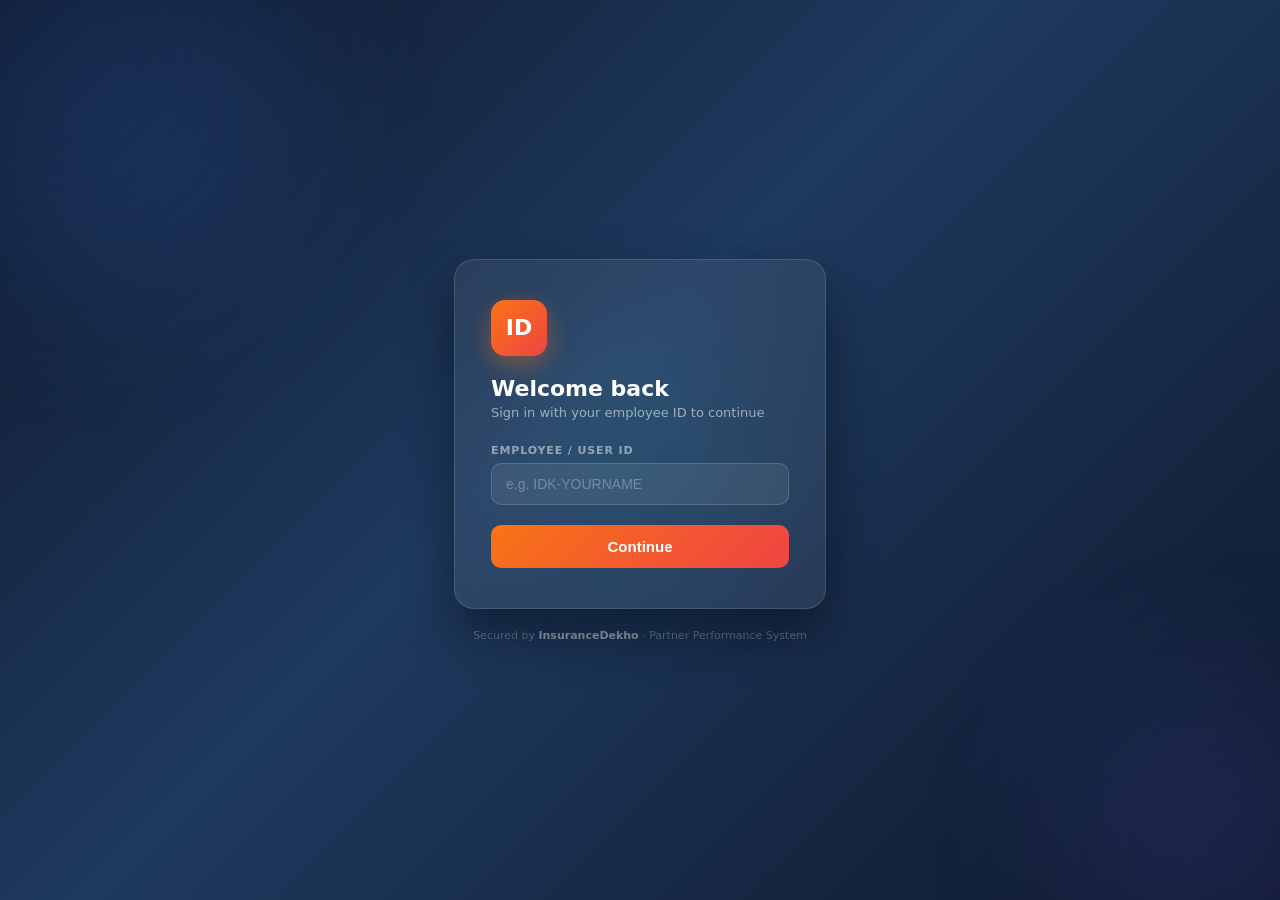
==== commit 1efd14bc: "Add files via upload" ====
--- a/index.html
+++ b/index.html
@@ -1,78 +1,199 @@
 <!DOCTYPE html>
 <html lang="en">
 <head>
-  <meta charset="UTF-8">
-  <meta name="viewport" content="width=device-width, initial-scale=1.0">
-  <title>Partner Engage Portal — Login</title>
-  <link rel="stylesheet" href="style.css">
+  <meta charset="UTF-8"/>
+  <meta name="viewport" content="width=device-width,initial-scale=1"/>
+  <title>Partner Engage — Login</title>
   <style>
-    body { display:flex; align-items:center; justify-content:center; min-height:100vh; background:linear-gradient(135deg,#1e293b 0%,#0f172a 100%); }
-    .login-box { background:#fff; border-radius:16px; padding:40px 36px; width:100%; max-width:380px; box-shadow:0 20px 60px rgba(0,0,0,.3); }
-    .login-logo { font-size:22px; font-weight:800; color:#3b82f6; margin-bottom:4px; }
-    .login-sub  { font-size:13px; color:#64748b; margin-bottom:28px; }
-    .form-group { margin-bottom:16px; }
-    .form-label { font-size:12px; font-weight:600; color:#374151; display:block; margin-bottom:5px; }
-    .form-input {
-      width:100%; padding:10px 14px; border:1px solid #e2e8f0; border-radius:8px;
-      font-size:14px; transition:border .2s; background:#f8fafc;
-    }
-    .form-input:focus { outline:none; border-color:#3b82f6; background:#fff; }
-    .login-btn {
-      width:100%; padding:12px; background:#3b82f6; color:#fff; border:none;
-      border-radius:8px; font-size:15px; font-weight:700; cursor:pointer; margin-top:8px;
-      transition:background .2s;
-    }
-    .login-btn:hover    { background:#2563eb; }
-    .login-btn:disabled { background:#93c5fd; cursor:not-allowed; }
-    .login-error { background:#fef2f2; border:1px solid #fecaca; border-radius:8px; padding:10px 14px; color:#dc2626; font-size:13px; margin-bottom:12px; display:none; }
-    .set-pw-box  { background:#eff6ff; border:1px solid #bfdbfe; border-radius:8px; padding:14px; margin-top:12px; display:none; }
-    .set-pw-box h4 { color:#1d4ed8; font-size:13px; margin-bottom:10px; }
-    #passwordSection { display:none; }
-    .check-btn {
-      width:100%; padding:10px; background:#475569; color:#fff; border:none;
-      border-radius:8px; font-size:14px; font-weight:600; cursor:pointer; margin-top:4px;
-    }
-    .check-btn:hover { background:#334155; }
+    *,*::before,*::after{box-sizing:border-box;margin:0;padding:0}
+    body{min-height:100vh;background:linear-gradient(135deg,#0f172a 0%,#1e3a5f 45%,#0f172a 100%);display:flex;align-items:center;justify-content:center;font-family:'Segoe UI',system-ui,sans-serif;overflow:hidden}
+    .bg-orb{position:fixed;border-radius:50%;filter:blur(80px);opacity:.15;pointer-events:none}
+    .orb1{width:400px;height:400px;background:#3b82f6;top:-100px;left:-100px}
+    .orb2{width:300px;height:300px;background:#6366f1;bottom:-80px;right:-80px}
+    .orb3{width:200px;height:200px;background:#06b6d4;top:50%;left:50%;transform:translate(-50%,-50%)}
+    .login-wrap{position:relative;z-index:10;width:100%;max-width:420px;padding:24px}
+    .login-card{background:rgba(255,255,255,.07);backdrop-filter:blur(20px);border:1px solid rgba(255,255,255,.12);border-radius:20px;padding:40px 36px;box-shadow:0 25px 50px rgba(0,0,0,.4)}
+    .logo-icon{width:56px;height:56px;background:linear-gradient(135deg,#f97316,#ef4444);border-radius:14px;display:flex;align-items:center;justify-content:center;font-size:22px;font-weight:800;color:#fff;margin-bottom:20px;box-shadow:0 8px 24px rgba(249,115,22,.4)}
+    .login-title{font-size:22px;font-weight:700;color:#fff;margin-bottom:4px}
+    .login-sub{font-size:13px;color:rgba(255,255,255,.55);margin-bottom:24px}
+    .alert-box{background:rgba(239,68,68,.15);border:1px solid rgba(239,68,68,.4);border-radius:10px;padding:10px 14px;color:#fca5a5;font-size:13px;margin-bottom:16px;display:none}
+    .alert-box.show{display:block}
+    .field-label{display:block;font-size:11px;font-weight:600;letter-spacing:.08em;color:rgba(255,255,255,.5);text-transform:uppercase;margin-bottom:6px}
+    .field-input{width:100%;padding:12px 14px;background:rgba(255,255,255,.08);border:1px solid rgba(255,255,255,.15);border-radius:10px;color:#fff;font-size:14px;outline:none;transition:border .2s}
+    .field-input::placeholder{color:rgba(255,255,255,.3)}
+    .field-input:focus{border-color:rgba(99,102,241,.7);background:rgba(255,255,255,.1)}
+    .field-wrap{margin-bottom:16px}
+    .btn-continue{width:100%;padding:13px;background:linear-gradient(135deg,#f97316,#ef4444);border:none;border-radius:10px;color:#fff;font-size:15px;font-weight:700;cursor:pointer;transition:opacity .2s,transform .1s;margin-top:4px}
+    .btn-continue:hover{opacity:.9}
+    .btn-continue:active{transform:scale(.98)}
+    .btn-continue:disabled{opacity:.5;cursor:not-allowed}
+    .spinner-inline{display:inline-block;width:14px;height:14px;border:2px solid rgba(255,255,255,.4);border-top-color:#fff;border-radius:50%;animation:spin .7s linear infinite;vertical-align:middle;margin-right:6px}
+    @keyframes spin{to{transform:rotate(360deg)}}
+    .step-pw{display:none;margin-top:0}
+    .forgot-link{display:block;text-align:center;margin-top:12px;font-size:12px;color:rgba(255,255,255,.4);cursor:pointer}
+    .forgot-link:hover{color:rgba(255,255,255,.7)}
+    .footer-txt{text-align:center;margin-top:20px;font-size:11px;color:rgba(255,255,255,.3)}
+    .footer-txt strong{color:rgba(255,255,255,.5)}
   </style>
 </head>
-<body id="loginPage">
-  <div class="login-box">
-    <div class="login-logo">Partner Engage</div>
-    <div class="login-sub">InsuranceDekho · AM &amp; Above Portal</div>
+<body>
+  <div class="bg-orb orb1"></div>
+  <div class="bg-orb orb2"></div>
+  <div class="bg-orb orb3"></div>
+  <div class="login-wrap">
+    <div class="login-card">
+      <div class="logo-icon">ID</div>
+      <div class="login-title">Welcome back</div>
+      <div class="login-sub">Sign in with your employee ID to continue</div>
 
-    <div id="loginError" class="login-error"></div>
+      <div class="alert-box" id="alertBox"></div>
 
-    <div class="form-group">
-      <label class="form-label">User ID (GID / Employee ID)</label>
-      <input id="gidInput" class="form-input" type="text" placeholder="Enter your User ID" autocomplete="off">
+      <!-- Step 1: GID -->
+      <div id="stepGid">
+        <div class="field-wrap">
+          <label class="field-label" for="gidInput">Employee / User ID</label>
+          <input class="field-input" id="gidInput" type="text" placeholder="e.g. IDK-YOURNAME" autocomplete="username"/>
+        </div>
+        <button class="btn-continue" id="btnContinue">Continue</button>
+      </div>
+
+      <!-- Step 2: Password -->
+      <div class="step-pw" id="stepPw">
+        <div class="field-wrap">
+          <label class="field-label" for="pwInput">Password</label>
+          <input class="field-input" id="pwInput" type="password" placeholder="Enter your password" autocomplete="current-password"/>
+        </div>
+        <button class="btn-continue" id="btnLogin">Sign In</button>
+        <span class="forgot-link" id="btnBack">← Change User ID</span>
+      </div>
+
+      <!-- Step 3: Set Password (first time) -->
+      <div class="step-pw" id="stepSetPw">
+        <div class="field-wrap">
+          <label class="field-label" for="newPw1">Create Password</label>
+          <input class="field-input" id="newPw1" type="password" placeholder="Minimum 6 characters"/>
+        </div>
+        <div class="field-wrap">
+          <label class="field-label" for="newPw2">Confirm Password</label>
+          <input class="field-input" id="newPw2" type="password" placeholder="Repeat password"/>
+        </div>
+        <button class="btn-continue" id="btnSetPw">Set Password &amp; Sign In</button>
+        <span class="forgot-link" id="btnBack2">← Change User ID</span>
+      </div>
     </div>
-    <button class="check-btn" onclick="checkGidAndProceed()">Continue →</button>
-
-    <div id="passwordSection">
-      <div class="form-group" style="margin-top:14px;">
-        <label class="form-label">Password</label>
-        <input id="passwordInput" class="form-input" type="password" placeholder="Enter your password">
-      </div>
-      <button id="loginBtn" class="login-btn">
-        <span id="loginSpinner" style="display:none;">⏳ </span>Sign In
-      </button>
-    </div>
-
-    <div id="setPasswordSection" class="set-pw-box">
-      <h4>🔑 Set Your Password (First Time)</h4>
-      <div class="form-group">
-        <label class="form-label">New Password</label>
-        <input id="newPassword" class="form-input" type="password" placeholder="Create a strong password">
-      </div>
-      <div class="form-group">
-        <label class="form-label">Confirm Password</label>
-        <input id="confirmPassword" class="form-input" type="password" placeholder="Repeat password">
-      </div>
-      <button id="savePasswordBtn" class="login-btn">Set Password &amp; Login</button>
-    </div>
+    <div class="footer-txt">Secured by <strong>InsuranceDekho</strong> · Partner Performance System</div>
   </div>
 
   <script src="config.js"></script>
-  <script src="app.js"></script>
+  <script>
+    // ── helpers ──────────────────────────────────────────────────────
+    const $ = id => document.getElementById(id);
+    let currentGid = '';
+
+    function showAlert(msg) {
+      $('alertBox').textContent = msg;
+      $('alertBox').classList.add('show');
+    }
+    function hideAlert() {
+      $('alertBox').classList.remove('show');
+    }
+    function setLoading(btn, on) {
+      btn.disabled = on;
+      btn.dataset.orig = btn.dataset.orig || btn.textContent;
+      btn.innerHTML = on
+        ? `<span class="spinner-inline"></span>Please wait…`
+        : btn.dataset.orig;
+    }
+    function showStep(name) {
+      ['stepGid','stepPw','stepSetPw'].forEach(id => {
+        const el = $(id);
+        el.style.display = 'none';
+        el.classList.remove('step-pw');
+      });
+      const target = $(name);
+      target.style.display = 'block';
+    }
+    async function sha256(text) {
+      const buf = new TextEncoder().encode(text);
+      const hash = await crypto.subtle.digest('SHA-256', buf);
+      return Array.from(new Uint8Array(hash)).map(b => b.toString(16).padStart(2,'0')).join('');
+    }
+    function goToDashboard(user) {
+      sessionStorage.setItem('peUser', JSON.stringify(user));
+      if (user.role === 'MASTER') location.href = 'master.html';
+      else location.href = 'dashboard.html';
+    }
+
+    // ── Step 1: Check GID ────────────────────────────────────────────
+    $('btnContinue').addEventListener('click', async () => {
+      const gid = $('gidInput').value.trim();
+      if (!gid) { showAlert('Please enter your Employee / User ID.'); return; }
+      hideAlert();
+      setLoading($('btnContinue'), true);
+      try {
+        const res = await fetch(API_URL + '?action=checkPassword&gid=' + encodeURIComponent(gid)).then(r => r.json());
+        if (!res.success) { showAlert(res.message || 'User not found.'); setLoading($('btnContinue'), false); return; }
+        currentGid = gid;
+        setLoading($('btnContinue'), false);
+        if (res.hasPassword) {
+          showStep('stepPw');
+          setTimeout(() => $('pwInput').focus(), 50);
+        } else {
+          showStep('stepSetPw');
+          setTimeout(() => $('newPw1').focus(), 50);
+        }
+      } catch(e) {
+        showAlert('Connection error. Please check your internet and try again.');
+        setLoading($('btnContinue'), false);
+      }
+    });
+
+    $('gidInput').addEventListener('keydown', e => { if(e.key==='Enter') $('btnContinue').click(); });
+
+    // ── Step 2: Login ────────────────────────────────────────────────
+    $('btnLogin').addEventListener('click', async () => {
+      const pw = $('pwInput').value;
+      if (!pw) { showAlert('Please enter your password.'); return; }
+      hideAlert();
+      setLoading($('btnLogin'), true);
+      try {
+        const hash = await sha256(pw);
+        const res = await fetch(API_URL + '?action=login&gid=' + encodeURIComponent(currentGid) + '&password=' + encodeURIComponent(hash)).then(r => r.json());
+        if (!res.success) { showAlert(res.message || 'Incorrect password.'); setLoading($('btnLogin'), false); return; }
+        goToDashboard(res.user);
+      } catch(e) {
+        showAlert('Connection error. Please try again.');
+        setLoading($('btnLogin'), false);
+      }
+    });
+
+    $('pwInput').addEventListener('keydown', e => { if(e.key==='Enter') $('btnLogin').click(); });
+    $('btnBack').addEventListener('click', () => { hideAlert(); showStep('stepGid'); });
+
+    // ── Step 3: Set Password ─────────────────────────────────────────
+    $('btnSetPw').addEventListener('click', async () => {
+      const p1 = $('newPw1').value, p2 = $('newPw2').value;
+      if (!p1 || p1.length < 6) { showAlert('Password must be at least 6 characters.'); return; }
+      if (p1 !== p2) { showAlert('Passwords do not match.'); return; }
+      hideAlert();
+      setLoading($('btnSetPw'), true);
+      try {
+        const hash = await sha256(p1);
+        const r1 = await fetch(API_URL + '?action=setPassword&gid=' + encodeURIComponent(currentGid) + '&newPassword=' + encodeURIComponent(hash)).then(r => r.json());
+        if (!r1.success) { showAlert(r1.message || 'Failed to set password.'); setLoading($('btnSetPw'), false); return; }
+        const r2 = await fetch(API_URL + '?action=login&gid=' + encodeURIComponent(currentGid) + '&password=' + encodeURIComponent(hash)).then(r => r.json());
+        if (!r2.success) { showAlert('Password set but login failed. Please try signing in.'); setLoading($('btnSetPw'), false); return; }
+        goToDashboard(r2.user);
+      } catch(e) {
+        showAlert('Connection error. Please try again.');
+        setLoading($('btnSetPw'), false);
+      }
+    });
+
+    $('btnBack2').addEventListener('click', () => { hideAlert(); showStep('stepGid'); });
+
+    // Start at step 1
+    showStep('stepGid');
+  </script>
 </body>
 </html>
